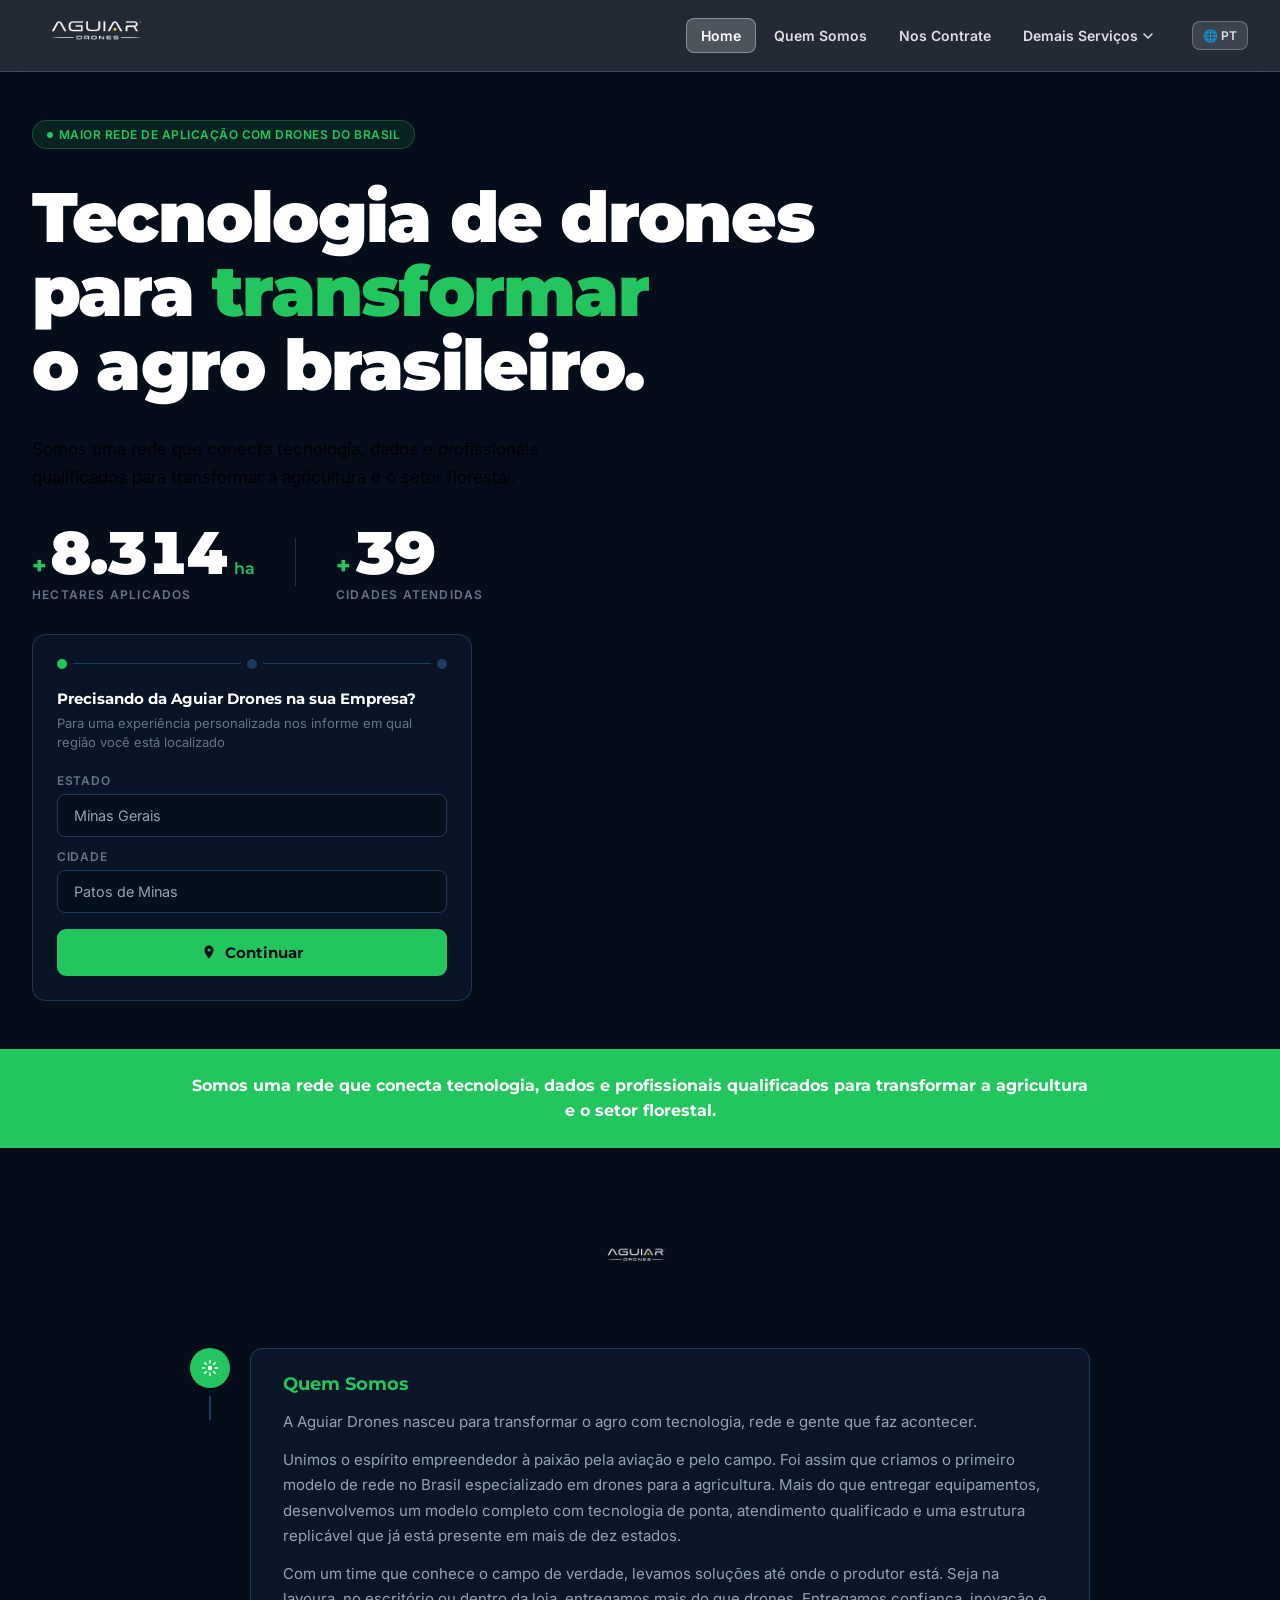
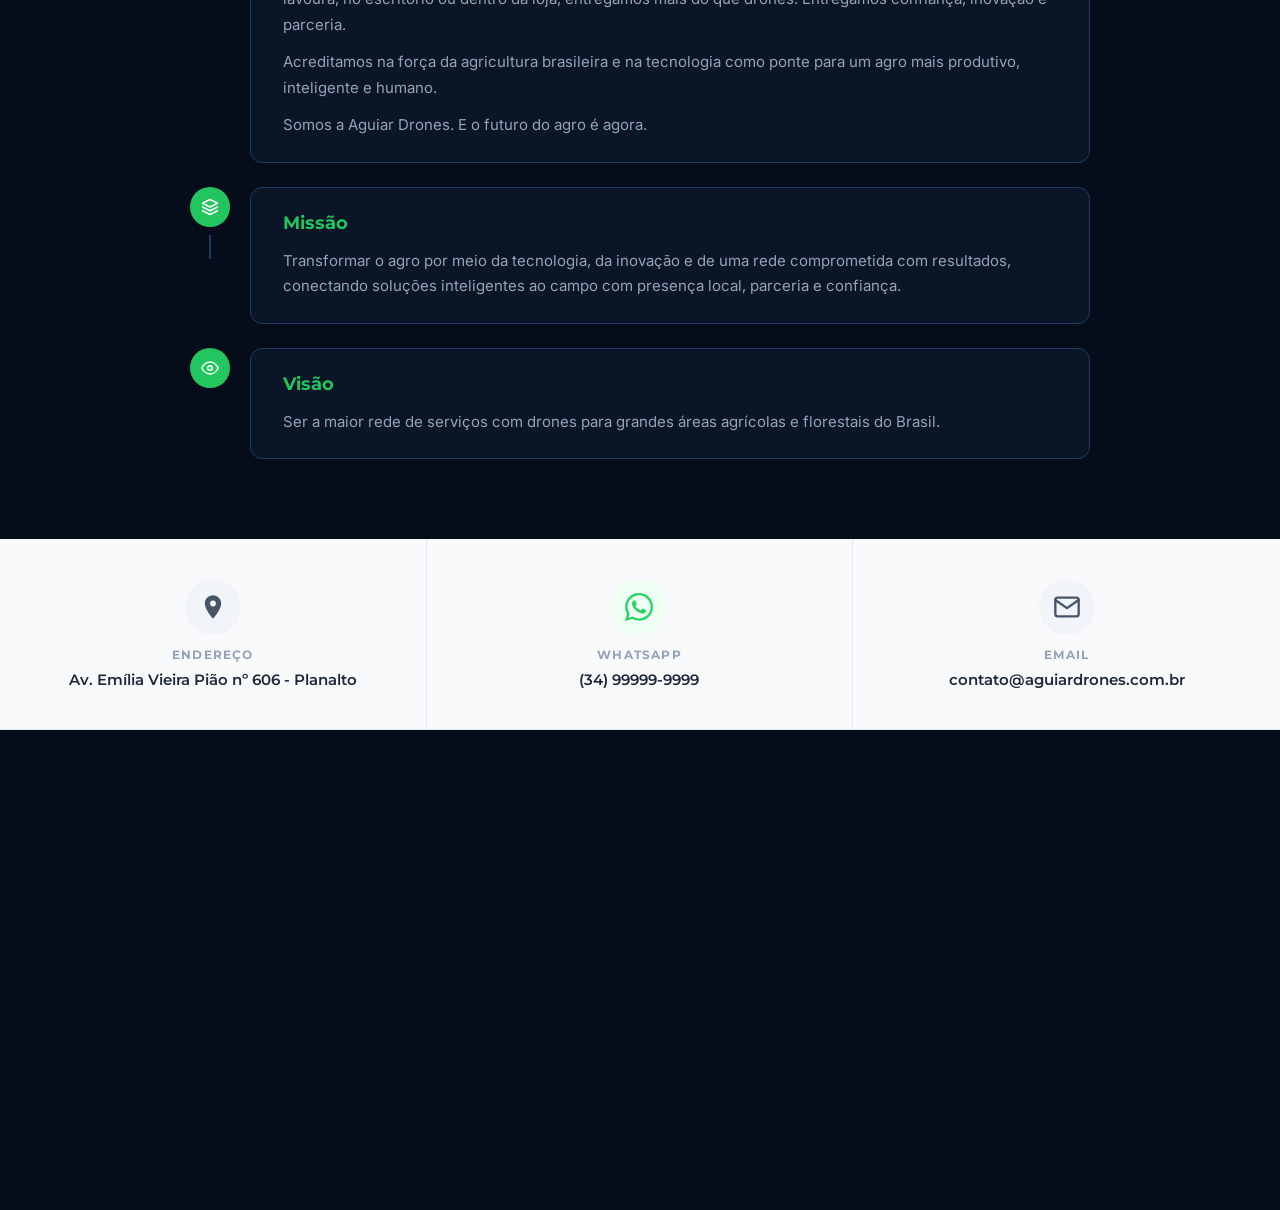
==== index.html @ 4db31cf6 "Apresentação" ====
<!DOCTYPE html>
<html lang="pt-BR">
<head>
  <meta charset="UTF-8">
  <meta name="viewport" content="width=device-width, initial-scale=1.0">
  <title>Aguiar Drones — Tecnologia no campo.</title>
  <link rel="preconnect" href="https://fonts.googleapis.com">
  <link href="https://fonts.googleapis.com/css2?family=Montserrat:wght@400;500;600;700;800;900&family=Inter:wght@300;400;500;600&display=swap" rel="stylesheet">
  <link rel="stylesheet" href="style.css">
</head>
<body>

<nav class="navbar" id="navbar">
  <div class="navbar__inner">
    <a href="#" class="navbar__logo">
      <img src="Site drone/img/img/logo_1.png" alt="Aguiar Drones" class="navbar__logo-svg">
    </a>

    <ul class="navbar__links">
      <li><a href="#" class="active">Home</a></li>
      <li><a href="#">Quem Somos</a></li>
      <li><a href="nos-contrate.html">Nos Contrate</a></li>
      <li class="navbar__dropdown">
        <div class="navbar__dropdown-trigger">
          Demais Serviços
          <svg width="12" height="12" viewBox="0 0 12 12" fill="none">
            <path d="M2 4l4 4 4-4" stroke="currentColor" stroke-width="1.5" stroke-linecap="round" stroke-linejoin="round"/>
          </svg>
        </div>
        <div class="navbar__dropdown-menu">
          <a href="nos-contrate.html">Mapeamento</a>
        </div>
      </li>
    </ul>

    <div class="navbar__lang">🌐 PT</div>
  </div>
</nav>

<section class="hero" id="hero">
  <video class="hero__video" src="hero-video.mp4" autoplay muted loop playsinline></video>
  <div class="hero__overlay"></div>

  <div class="hero__content">
    <div class="hero__left">

      <div class="hero__badge">
        <span class="hero__badge-dot"></span>
        Maior rede de aplicação com drones do Brasil
      </div>

      <h1 class="hero__title">
        Tecnologia de drones<br>
        para <em>transformar</em><br>
        o agro brasileiro.
      </h1>

      <p class="hero__subtitle">
        Somos uma rede que conecta tecnologia, dados e profissionais qualificados
        para transformar a agricultura e o setor florestal.
      </p>

      <div class="hero__stats">
        <div class="stat">
          <div class="stat__row">
            <span class="stat__plus">+</span>
            <span class="stat__value" id="stat-hectares">0</span>
            <span class="stat__unit">ha</span>
          </div>
          <span class="stat__label">Hectares Aplicados</span>
        </div>

        <div class="stat-divider"></div>

        <div class="stat">
          <div class="stat__row">
            <span class="stat__plus">+</span>
            <span class="stat__value" id="stat-cidades">0</span>
          </div>
          <span class="stat__label">Cidades Atendidas</span>
        </div>
      </div>

      <div class="hero__form-wrap">

        <div class="form-steps">
          <div class="form-step-dot active" data-step="1"></div>
          <div class="form-step-line"></div>
          <div class="form-step-dot" data-step="2"></div>
          <div class="form-step-line"></div>
          <div class="form-step-dot" data-step="3"></div>
        </div>

        <p class="hero__form-title">Precisando da Aguiar Drones na sua Empresa?</p>

        <div class="form-location-display" id="form-location-display" style="display:none;">
          <svg width="14" height="14" viewBox="0 0 16 16" fill="none">
            <path d="M8 1.5C5.51 1.5 3.5 3.51 3.5 6c0 3.75 4.5 8.5 4.5 8.5s4.5-4.75 4.5-8.5c0-2.49-2.01-4.5-4.5-4.5Zm0 6a1.5 1.5 0 1 1 0-3 1.5 1.5 0 0 1 0 3Z" fill="currentColor"/>
          </svg>
          <span id="form-location-text"></span>
        </div>

        <div id="form-step-1">
          <p class="hero__form-sub">Para uma experiência personalizada nos informe em qual região você está localizado</p>
          <div class="form-field">
            <label>Estado</label>
            <select id="select-estado">
              <option value="">Selecione o estado</option>
              <option>Acre</option>
              <option>Alagoas</option>
              <option>Amapá</option>
              <option>Amazonas</option>
              <option>Bahia</option>
              <option>Ceará</option>
              <option>Distrito Federal</option>
              <option>Espírito Santo</option>
              <option>Goiás</option>
              <option>Maranhão</option>
              <option>Mato Grosso</option>
              <option>Mato Grosso do Sul</option>
              <option selected>Minas Gerais</option>
              <option>Pará</option>
              <option>Paraíba</option>
              <option>Paraná</option>
              <option>Pernambuco</option>
              <option>Piauí</option>
              <option>Rio de Janeiro</option>
              <option>Rio Grande do Norte</option>
              <option>Rio Grande do Sul</option>
              <option>Rondônia</option>
              <option>Roraima</option>
              <option>Santa Catarina</option>
              <option>São Paulo</option>
              <option>Sergipe</option>
              <option>Tocantins</option>
            </select>
          </div>
          <div class="form-field">
            <label>Cidade</label>
            <input type="text" placeholder="Qual a sua cidade?" id="input-cidade" value="Patos de Minas">
          </div>
          <button class="form-btn" id="btn-step-1">
            <svg width="16" height="16" viewBox="0 0 16 16" fill="none">
              <path d="M8 1.5C5.51 1.5 3.5 3.51 3.5 6c0 3.75 4.5 8.5 4.5 8.5s4.5-4.75 4.5-8.5c0-2.49-2.01-4.5-4.5-4.5Zm0 6a1.5 1.5 0 1 1 0-3 1.5 1.5 0 0 1 0 3Z" fill="currentColor"/>
            </svg>
            Continuar
          </button>
        </div>

        <div id="form-step-2" style="display:none;">
          <p class="hero__form-sub">Como devemos te chamar?</p>
          <div class="form-field">
            <label>Nome</label>
            <input type="text" placeholder="O seu nome" id="input-nome">
          </div>
          <button class="form-btn" id="btn-step-2">Continuar</button>
        </div>

        <div id="form-step-3" style="display:none;">
          <p class="hero__form-sub" id="form-sub-step3"></p>
          <div class="form-fields-row">
            <div class="form-field">
              <label>Email</label>
              <input type="email" placeholder="Email" id="input-email">
              <span class="form-error" id="error-email">Informe um email válido</span>
            </div>
            <div class="form-field">
              <label>Telefone</label>
              <input type="tel" placeholder="Telefone" id="input-telefone">
              <span class="form-error" id="error-telefone">Informe um telefone válido</span>
            </div>
          </div>
          <div id="form-success" style="display:none;" class="form-success">
            <svg width="18" height="18" viewBox="0 0 16 16" fill="none">
              <path d="M3 8l3.5 3.5L13 4" stroke="currentColor" stroke-width="2" stroke-linecap="round" stroke-linejoin="round"/>
            </svg>
            Suas informações foram enviadas!
          </div>
          <button class="form-btn form-btn--finalizar" id="btn-step-3">
            Finalizar
            <svg width="15" height="15" viewBox="0 0 16 16" fill="none">
              <path d="M3 8h10M9 4l4 4-4 4" stroke="currentColor" stroke-width="1.75" stroke-linecap="round" stroke-linejoin="round"/>
            </svg>
          </button>
        </div>

      </div>

    </div>
  </div>
</section>

<div class="banner-frase">
  <p>Somos uma rede que conecta tecnologia, dados e profissionais qualificados para transformar a agricultura e o setor florestal.</p>
</div>

<section class="quem-somos">
  <div class="quem-somos__inner">

    <div class="quem-somos__logo">
      <img src="Site drone/img/img/logo_1.png" alt="Aguiar Drones" class="quem-somos__logo-img">
    </div>

    <div class="quem-somos__timeline">

      <div class="timeline-item">
        <div class="timeline-left">
          <div class="timeline-icon">
            <svg width="18" height="18" viewBox="0 0 24 24" fill="none">
              <circle cx="12" cy="12" r="3" fill="currentColor"/>
              <path d="M12 2v3M12 19v3M2 12h3M19 12h3M4.93 4.93l2.12 2.12M16.95 16.95l2.12 2.12M4.93 19.07l2.12-2.12M16.95 7.05l2.12-2.12" stroke="currentColor" stroke-width="2" stroke-linecap="round"/>
            </svg>
          </div>
          <div class="timeline-line"></div>
        </div>
        <div class="timeline-card">
          <h3>Quem Somos</h3>
          <p>A Aguiar Drones nasceu para transformar o agro com tecnologia, rede e gente que faz acontecer.</p>
          <p>Unimos o espírito empreendedor à paixão pela aviação e pelo campo. Foi assim que criamos o primeiro modelo de rede no Brasil especializado em drones para a agricultura. Mais do que entregar equipamentos, desenvolvemos um modelo completo com tecnologia de ponta, atendimento qualificado e uma estrutura replicável que já está presente em mais de dez estados.</p>
          <p>Com um time que conhece o campo de verdade, levamos soluções até onde o produtor está. Seja na lavoura, no escritório ou dentro da loja, entregamos mais do que drones. Entregamos confiança, inovação e parceria.</p>
          <p>Acreditamos na força da agricultura brasileira e na tecnologia como ponte para um agro mais produtivo, inteligente e humano.</p>
          <p>Somos a Aguiar Drones. E o futuro do agro é agora.</p>
        </div>
      </div>

      <div class="timeline-item">
        <div class="timeline-left">
          <div class="timeline-icon">
            <svg width="18" height="18" viewBox="0 0 24 24" fill="none">
              <path d="M12 2L2 7l10 5 10-5-10-5zM2 17l10 5 10-5M2 12l10 5 10-5" stroke="currentColor" stroke-width="2" stroke-linecap="round" stroke-linejoin="round"/>
            </svg>
          </div>
          <div class="timeline-line"></div>
        </div>
        <div class="timeline-card">
          <h3>Missão</h3>
          <p>Transformar o agro por meio da tecnologia, da inovação e de uma rede comprometida com resultados, conectando soluções inteligentes ao campo com presença local, parceria e confiança.</p>
        </div>
      </div>

      <div class="timeline-item">
        <div class="timeline-left">
          <div class="timeline-icon">
            <svg width="18" height="18" viewBox="0 0 24 24" fill="none">
              <path d="M1 12s4-8 11-8 11 8 11 8-4 8-11 8-11-8-11-8z" stroke="currentColor" stroke-width="2" stroke-linecap="round" stroke-linejoin="round"/>
              <circle cx="12" cy="12" r="3" stroke="currentColor" stroke-width="2"/>
            </svg>
          </div>
          <div class="timeline-line"></div>
        </div>
        <div class="timeline-card">
          <h3>Visão</h3>
          <p>Ser a maior rede de serviços com drones para grandes áreas agrícolas e florestais do Brasil.</p>
        </div>
      </div>

    </div>
  </div>
</section>

<section class="localizacao">
  <div class="localizacao__info">

    <div class="localizacao__item">
      <div class="localizacao__icon">
        <svg width="28" height="28" viewBox="0 0 24 24" fill="currentColor">
          <path d="M12 2C8.13 2 5 5.13 5 9c0 5.25 7 13 7 13s7-7.75 7-13c0-3.87-3.13-7-7-7zm0 9.5a2.5 2.5 0 010-5 2.5 2.5 0 010 5z"/>
        </svg>
      </div>
      <p class="localizacao__label">ENDEREÇO</p>
      <p class="localizacao__value">Av. Emília Vieira Pião nº 606 - Planalto</p>
    </div>

    <div class="localizacao__item">
      <div class="localizacao__icon localizacao__icon--whatsapp">
        <svg width="28" height="28" viewBox="0 0 24 24" fill="currentColor">
          <path d="M17.472 14.382c-.297-.149-1.758-.867-2.03-.967-.273-.099-.471-.148-.67.15-.197.297-.767.966-.94 1.164-.173.199-.347.223-.644.075-.297-.15-1.255-.463-2.39-1.475-.883-.788-1.48-1.761-1.653-2.059-.173-.297-.018-.458.13-.606.134-.133.298-.347.446-.52.149-.174.198-.298.298-.497.099-.198.05-.371-.025-.52-.075-.149-.669-1.612-.916-2.207-.242-.579-.487-.5-.669-.51-.173-.008-.371-.01-.57-.01-.198 0-.52.074-.792.372-.272.297-1.04 1.016-1.04 2.479 0 1.462 1.065 2.875 1.213 3.074.149.198 2.096 3.2 5.077 4.487.709.306 1.262.489 1.694.625.712.227 1.36.195 1.871.118.571-.085 1.758-.719 2.006-1.413.248-.694.248-1.289.173-1.413-.074-.124-.272-.198-.57-.347m-5.421 7.403h-.004a9.87 9.87 0 01-5.031-1.378l-.361-.214-3.741.982.998-3.648-.235-.374a9.86 9.86 0 01-1.51-5.26c.001-5.45 4.436-9.884 9.888-9.884 2.64 0 5.122 1.03 6.988 2.898a9.825 9.825 0 012.893 6.994c-.003 5.45-4.437 9.884-9.885 9.884m8.413-18.297A11.815 11.815 0 0012.05 0C5.495 0 .16 5.335.157 11.892c0 2.096.547 4.142 1.588 5.945L.057 24l6.305-1.654a11.882 11.882 0 005.683 1.448h.005c6.554 0 11.89-5.335 11.893-11.893a11.821 11.821 0 00-3.48-8.413z"/>
        </svg>
      </div>
      <p class="localizacao__label">WHATSAPP</p>
      <a href="https://wa.me/5534999999999" target="_blank" class="localizacao__value localizacao__value--link">(34) 99999-9999</a>
    </div>

    <div class="localizacao__item">
      <div class="localizacao__icon">
        <svg width="28" height="28" viewBox="0 0 24 24" fill="none" stroke="currentColor" stroke-width="2" stroke-linecap="round" stroke-linejoin="round">
          <path d="M4 4h16c1.1 0 2 .9 2 2v12c0 1.1-.9 2-2 2H4c-1.1 0-2-.9-2-2V6c0-1.1.9-2 2-2z"/>
          <polyline points="22,6 12,13 2,6"/>
        </svg>
      </div>
      <p class="localizacao__label">EMAIL</p>
      <a href="mailto:contato@aguiardrones.com.br" class="localizacao__value localizacao__value--link">contato@aguiardrones.com.br</a>
    </div>

  </div>

  <div class="localizacao__mapa">
    <iframe
      src="https://www.google.com/maps/embed?pb=!1m18!1m12!1m3!1d3766.952!2d-46.5059178!3d-18.6369044!2m3!1f0!2f0!3f0!3m2!1i1024!2i768!4f13.1!3m3!1m2!1s0x94ae606dd7f20123%3A0x9d7d96b44ee6afac!2sAv.%20Em%C3%ADlia%20Vieira%20Pi%C3%A3o%2C%20606%20-%20Patos%20de%20Minas%2C%20MG%2C%2038706-356!5e0!3m2!1spt-BR!2sbr!4v1700000000000"
      allowfullscreen=""
      loading="lazy"
      referrerpolicy="no-referrer-when-downgrade">
    </iframe>
  </div>
</section>

<script src="main.js"></script>
</body>
</html>
---- style.css ----
*, *::before, *::after {
  box-sizing: border-box;
  margin: 0;
  padding: 0;
}

:root {
  --green:       #22C55E;
  --green-light: #4ADE80;
  --bg:          #050D1A;
  --bg-alt:      #0A1628;
  --border:      #1E3A5F;
  --text:        #FFFFFF;
  --text-muted:  #94A3B8;
  --text-faint:  #64748B;
}

html {
  scroll-behavior: smooth;
}

body {
  font-family: 'Inter', sans-serif;
  background: var(--bg);
  color: var(--text);
  overflow-x: hidden;
}

.navbar {
  position: fixed;
  top: 0;
  left: 0;
  right: 0;
  z-index: 100;
  height: 72px;
  display: flex;
  align-items: center;
  padding: 0 2rem;
  background: rgba(255, 255, 255, 0.12);
  backdrop-filter: blur(16px);
  border-bottom: 1px solid rgba(255, 255, 255, 0.15);
  transition: background .35s ease, border-color .35s ease;
}

.navbar.scrolled {
  background: rgba(255, 255, 255, 0.18);
  border-bottom-color: rgba(255, 255, 255, 0.2);
}

.navbar__inner {
  max-width: 1280px;
  width: 100%;
  margin: 0 auto;
  display: flex;
  align-items: center;
  gap: 1rem;
}

.navbar__logo {
  display: flex;
  align-items: center;
  text-decoration: none;
  flex-shrink: 0;
}

.navbar__logo-svg {
  width: 140px;
  height: auto;
}

.navbar__links {
  display: flex;
  align-items: center;
  gap: 0.25rem;
  list-style: none;
  margin-left: auto;
}

.navbar__links a {
  display: block;
  padding: 0.5rem 0.875rem;
  font-size: 0.875rem;
  font-weight: 600;
  color: rgba(255, 255, 255, 0.85);
  text-decoration: none;
  border-radius: 8px;
  transition: color .2s, background .2s;
  white-space: nowrap;
}

.navbar__links a:hover {
  color: #fff;
  background: rgba(255, 255, 255, 0.15);
}

.navbar__links a.active {
  color: #fff;
  background: rgba(255, 255, 255, 0.2);
  border: 1px solid rgba(255, 255, 255, 0.35);
  border-radius: 8px;
}

.navbar__dropdown {
  position: relative;
}

.navbar__dropdown-trigger {
  display: flex;
  align-items: center;
  gap: 4px;
  padding: 0.5rem 0.875rem;
  font-size: 0.875rem;
  font-weight: 600;
  color: rgba(255, 255, 255, 0.85);
  cursor: pointer;
  border-radius: 8px;
  transition: color .2s, background .2s;
  user-select: none;
}

.navbar__dropdown-trigger:hover {
  color: #fff;
  background: rgba(255, 255, 255, 0.15);
}

.navbar__dropdown-trigger svg {
  transition: transform .2s;
}

.navbar__dropdown:hover .navbar__dropdown-trigger svg {
  transform: rotate(180deg);
}

.navbar__dropdown-menu {
  position: absolute;
  top: calc(100% + 8px);
  left: 50%;
  transform: translateX(-50%) translateY(-6px);
  background: rgba(15, 30, 53, 0.96);
  backdrop-filter: blur(12px);
  border: 1px solid rgba(255, 255, 255, 0.12);
  border-radius: 10px;
  padding: 0.5rem;
  min-width: 160px;
  opacity: 0;
  pointer-events: none;
  transition: opacity .2s, transform .2s;
}

.navbar__dropdown:hover .navbar__dropdown-menu {
  opacity: 1;
  pointer-events: auto;
  transform: translateX(-50%) translateY(0);
}

.navbar__dropdown-menu a {
  display: block;
  padding: 0.5rem 0.875rem;
  font-size: 0.8125rem;
  color: var(--text-muted);
  text-decoration: none;
  border-radius: 6px;
  transition: background .15s, color .15s;
}

.navbar__dropdown-menu a:hover {
  background: rgba(255, 255, 255, 0.08);
  color: #fff;
}

.navbar__lang {
  margin-left: 0.5rem;
  background: rgba(255, 255, 255, 0.12);
  border: 1px solid rgba(255, 255, 255, 0.25);
  border-radius: 8px;
  padding: 0.375rem 0.625rem;
  font-size: 0.75rem;
  font-weight: 600;
  color: rgba(255, 255, 255, 0.85);
  cursor: pointer;
  display: flex;
  align-items: center;
  gap: 4px;
  transition: color .2s, background .2s, border-color .2s;
  flex-shrink: 0;
}

.navbar__lang:hover {
  color: #fff;
  background: rgba(255, 255, 255, 0.2);
  border-color: rgba(255, 255, 255, 0.4);
}

.hero {
  position: relative;
  min-height: 100vh;
  display: flex;
  align-items: center;
  overflow: hidden;
}

.hero__video {
  position: absolute;
  inset: 0;
  width: 100%;
  height: 100%;
  object-fit: cover;
  z-index: 0;
}

.hero__overlay {
  position: absolute;
  inset: 0;
  background: linear-gradient(
    to bottom,
    rgba(5, 13, 26, .25) 0%,
    rgba(5, 13, 26, .55) 40%,
    rgba(5, 13, 26, .92) 75%,
    rgba(5, 13, 26, 1)   100%
  );
  z-index: 1;
}

.hero__content {
  position: relative;
  z-index: 2;
  max-width: 1280px;
  width: 100%;
  margin: 0 auto;
  padding: 120px 2rem 3rem;
  display: flex;
  flex-direction: column;
}

.hero__left {
  display: flex;
  flex-direction: column;
  gap: 2rem;
}

.hero__badge {
  display: inline-flex;
  align-items: center;
  gap: 6px;
  background: rgba(34, 197, 94, .12);
  border: 1px solid rgba(34, 197, 94, .3);
  border-radius: 99px;
  padding: 0.375rem 0.875rem;
  font-size: 0.75rem;
  font-weight: 600;
  color: var(--green);
  letter-spacing: .04em;
  text-transform: uppercase;
  width: fit-content;
}

.hero__badge-dot {
  width: 6px;
  height: 6px;
  background: var(--green);
  border-radius: 50%;
  animation: pulse 2s ease infinite;
}

@keyframes pulse {
  0%, 100% { opacity: 1; transform: scale(1); }
  50%       { opacity: .5; transform: scale(1.4); }
}

.hero__title {
  font-family: 'Montserrat', sans-serif;
  font-size: clamp(2.5rem, 5.5vw, 4.5rem);
  font-weight: 900;
  line-height: 1.05;
  letter-spacing: -0.025em;
  color: #fff;
}

.hero__title em {
  font-style: normal;
  color: var(--green);
}

.hero__subtitle {
  font-size: 1.0625rem;
  color: #000000;
  line-height: 1.65;
  max-width: 520px;
}

.hero__stats {
  display: flex;
  gap: 2.5rem;
  align-items: flex-end;
}

.stat {
  display: flex;
  flex-direction: column;
  gap: 4px;
}

.stat__row {
  display: flex;
  align-items: baseline;
  gap: 3px;
}

.stat__plus {
  font-family: 'Montserrat', sans-serif;
  font-size: 1.5rem;
  font-weight: 800;
  color: var(--green);
  line-height: 1;
}

.stat__value {
  font-family: 'Montserrat', sans-serif;
  font-size: clamp(2.5rem, 5vw, 3.75rem);
  font-weight: 900;
  line-height: 1;
  letter-spacing: -0.03em;
  color: #fff;
  font-variant-numeric: tabular-nums;
}

.stat__unit {
  font-family: 'Montserrat', sans-serif;
  font-size: 1rem;
  font-weight: 600;
  color: var(--green);
  margin-left: 4px;
}

.stat__label {
  font-size: 0.75rem;
  font-weight: 600;
  text-transform: uppercase;
  letter-spacing: .1em;
  color: var(--text-faint);
}

.stat-divider {
  width: 1px;
  height: 48px;
  background: rgba(30, 58, 95, .8);
  align-self: center;
}

.hero__form-wrap {
  background: rgba(10, 22, 40, 0.88);
  backdrop-filter: blur(12px);
  border: 1px solid rgba(30, 58, 95, .9);
  border-radius: 14px;
  padding: 1.5rem;
  max-width: 440px;
}

.hero__form-title {
  font-family: 'Montserrat', sans-serif;
  font-size: 0.9375rem;
  font-weight: 700;
  color: #fff;
  margin-bottom: 0.375rem;
}

.hero__form-sub {
  font-size: 0.8125rem;
  color: var(--text-faint);
  margin-bottom: 1.25rem;
  line-height: 1.5;
}

.form-field {
  margin-bottom: 0.75rem;
}

.form-field label {
  display: block;
  font-size: 0.75rem;
  font-weight: 600;
  text-transform: uppercase;
  letter-spacing: .06em;
  color: var(--text-faint);
  margin-bottom: 6px;
}

.form-field select,
.form-field input {
  width: 100%;
  background: rgba(5, 13, 26, .85);
  border: 1px solid var(--border);
  border-radius: 8px;
  color: var(--text-muted);
  padding: 0.75rem 1rem;
  font-family: 'Inter', sans-serif;
  font-size: 0.9rem;
  appearance: none;
  cursor: pointer;
  transition: border-color .2s, color .2s;
  outline: none;
}

.form-field select:focus,
.form-field input:focus {
  border-color: rgba(34, 197, 94, .6);
  color: #fff;
  box-shadow: 0 0 0 3px rgba(34, 197, 94, .08);
}

.form-steps {
  display: flex;
  align-items: center;
  gap: 0;
  margin-bottom: 1.25rem;
}

.form-step-dot {
  width: 10px;
  height: 10px;
  border-radius: 50%;
  background: var(--border);
  transition: background .3s;
  flex-shrink: 0;
}

.form-step-dot.active {
  background: var(--green);
}

.form-step-dot.done {
  background: var(--green);
}

.form-step-line {
  flex: 1;
  height: 1px;
  background: var(--border);
  margin: 0 6px;
}

.form-location-display {
  display: flex;
  align-items: center;
  gap: 6px;
  font-size: 0.8125rem;
  font-weight: 600;
  color: var(--green);
  margin-bottom: 0.75rem;
}

.form-fields-row {
  display: grid;
  grid-template-columns: 1fr 1fr;
  gap: 0.75rem;
}

.form-btn {
  width: 100%;
  background: var(--green);
  color: #050D1A;
  font-family: 'Montserrat', sans-serif;
  font-size: 0.9375rem;
  font-weight: 700;
  padding: 0.875rem;
  border: none;
  border-radius: 9px;
  cursor: pointer;
  transition: background .2s, box-shadow .2s, transform .1s;
  display: flex;
  align-items: center;
  justify-content: center;
  gap: 8px;
  margin-top: 1rem;
}

.form-btn:hover {
  background: var(--green-light);
  box-shadow: 0 8px 24px rgba(34, 197, 94, .3);
}

.form-btn:active {
  transform: scale(.98);
}

.form-btn--finalizar {
  width: auto;
  padding: 0.7rem 1.5rem;
  border-radius: 10px;
  font-size: 0.875rem;
  gap: 6px;
  box-shadow: 0 4px 14px rgba(34, 197, 94, .25);
}

.form-btn--finalizar svg {
  transition: transform .2s;
}

.form-btn--finalizar:hover svg {
  transform: translateX(3px);
}

.form-error {
  display: none;
  font-size: 0.75rem;
  color: #F87171;
  margin-top: 5px;
}

.form-error.visible {
  display: block;
}

.form-field input.invalid {
  border-color: #F87171;
  box-shadow: 0 0 0 3px rgba(248, 113, 113, .1);
}

.form-success {
  display: inline-flex;
  align-items: center;
  gap: 8px;
  background: rgba(34, 197, 94, .12);
  border: 1px solid rgba(34, 197, 94, .35);
  border-radius: 8px;
  padding: 0.625rem 1rem;
  font-size: 0.875rem;
  font-weight: 600;
  color: var(--green);
  margin-top: 1rem;
}


.banner-frase {
  background: var(--green);
  padding: 1.5rem 2rem;
  text-align: center;
}

.banner-frase p {
  max-width: 900px;
  margin: 0 auto;
  font-family: 'Montserrat', sans-serif;
  font-size: 1rem;
  font-weight: 700;
  color: #FFFFFF;
  line-height: 1.6;
}

.quem-somos {
  background: var(--bg);
  padding: 5rem 2rem;
}

.quem-somos__inner {
  max-width: 900px;
  margin: 0 auto;
}

.quem-somos__logo {
  text-align: center;
  margin-bottom: 3.5rem;
}

.quem-somos__logo-img {
  height: 60px;
  width: auto;
  object-fit: contain;
}

.quem-somos__timeline {
  display: flex;
  flex-direction: column;
  gap: 1.5rem;
}

.timeline-item {
  display: flex;
  flex-direction: row;
  gap: 1.25rem;
  align-items: start;
}

.timeline-left {
  display: flex;
  flex-direction: column;
  align-items: center;
  flex-shrink: 0;
}

.timeline-icon {
  width: 40px;
  height: 40px;
  border-radius: 50%;
  background: var(--green);
  color: #fff;
  display: flex;
  align-items: center;
  justify-content: center;
  flex-shrink: 0;
}

.timeline-line {
  width: 2px;
  flex: 1;
  min-height: 24px;
  background: var(--border);
  margin-top: 8px;
}

.timeline-item:last-child .timeline-line {
  display: none;
}

.timeline-card {
  flex: 1;
  background: var(--bg-alt);
  border: 1px solid var(--border);
  border-radius: 12px;
  padding: 1.5rem 2rem;
  margin-bottom: 0;
}

.timeline-card h3 {
  font-family: 'Montserrat', sans-serif;
  font-size: 1.125rem;
  font-weight: 700;
  color: var(--green);
  margin-bottom: 0.875rem;
}

.timeline-card p {
  font-size: 0.9375rem;
  color: var(--text-muted);
  line-height: 1.7;
  margin-bottom: 0.75rem;
}

.timeline-card p:last-child {
  margin-bottom: 0;
}

.section-teaser {
  background: var(--bg-alt);
  padding: 5rem 2rem;
  border-top: 1px solid var(--border);
}

.section-teaser__inner {
  max-width: 1280px;
  margin: 0 auto;
  display: flex;
  align-items: center;
  justify-content: space-between;
  gap: 2rem;
  flex-wrap: wrap;
}

.section-teaser h2 {
  font-family: 'Montserrat', sans-serif;
  font-size: clamp(1.5rem, 3vw, 2.25rem);
  font-weight: 800;
  line-height: 1.2;
}

.section-teaser h2 span {
  color: var(--green);
}

.section-teaser p {
  font-size: 0.9375rem;
  color: var(--text-muted);
  margin-top: .75rem;
  max-width: 480px;
  line-height: 1.65;
}

.pill-group {
  display: flex;
  gap: .75rem;
  flex-wrap: wrap;
  margin-top: 1.5rem;
}

.pill {
  display: flex;
  align-items: center;
  gap: 6px;
  background: rgba(34, 197, 94, .09);
  border: 1px solid rgba(34, 197, 94, .25);
  border-radius: 99px;
  padding: .4rem .875rem;
  font-size: .8125rem;
  font-weight: 600;
  color: var(--green);
}

.teaser-cta {
  display: inline-flex;
  align-items: center;
  gap: 8px;
  background: var(--green);
  color: #050D1A;
  font-family: 'Montserrat', sans-serif;
  font-weight: 700;
  font-size: .9375rem;
  padding: 1rem 2rem;
  border-radius: 10px;
  text-decoration: none;
  white-space: nowrap;
  transition: background .2s, box-shadow .2s;
  flex-shrink: 0;
}

.teaser-cta:hover {
  background: var(--green-light);
  box-shadow: 0 8px 24px rgba(34, 197, 94, .35);
}


@media (max-width: 900px) {
  .hero__content {
    padding-bottom: 5rem;
  }
  .navbar__links {
    display: none;
  }
  .navbar__lang {
    display: none;
  }
}

@media (max-width: 480px) {
  .hero__stats {
    gap: 1.25rem;
  }
  .stat__value {
    font-size: 2.25rem;
  }
  .hero__form-wrap {
    padding: 1.25rem;
  }
  
}

/* =========================
   LOCALIZAÇÃO
========================= */

.localizacao {
  display: flex;
  flex-direction: column;
}

.localizacao__info {
  display: grid;
  grid-template-columns: 1fr 1fr 1fr;
  background: #f8fafc;
  border-bottom: 1px solid #E2E8F0;
}

.localizacao__item {
  display: flex;
  flex-direction: column;
  align-items: center;
  justify-content: center;
  gap: 0.5rem;
  padding: 2.5rem 2rem;
  text-align: center;
  border-right: 1px solid #E2E8F0;
}

.localizacao__item:last-child {
  border-right: none;
}

.localizacao__icon {
  width: 56px;
  height: 56px;
  border-radius: 50%;
  background: #F1F5F9;
  display: flex;
  align-items: center;
  justify-content: center;
  color: #475569;
  margin-bottom: 0.25rem;
}

.localizacao__icon--whatsapp {
  color: #25D366;
  background: #F0FFF4;
}

.localizacao__label {
  font-family: 'Montserrat', sans-serif;
  font-size: 0.75rem;
  font-weight: 700;
  letter-spacing: .1em;
  color: #94A3B8;
}

.localizacao__value {
  font-family: 'Montserrat', sans-serif;
  font-size: 0.9375rem;
  font-weight: 600;
  color: #1E293B;
  text-decoration: none;
}

.localizacao__value--link {
  transition: color .2s;
}

.localizacao__value--link:hover {
  color: var(--green);
}

.localizacao__mapa {
  width: 100%;
  height: 480px;
}

.localizacao__mapa iframe {
  width: 100%;
  height: 100%;
  border: 0;
  display: block;
}

@media (max-width: 640px) {
  .localizacao__info {
    grid-template-columns: 1fr;
  }
  .localizacao__item {
    border-right: none;
    border-bottom: 1px solid #E2E8F0;
  }
  .localizacao__mapa {
    height: 320px;
  }
}
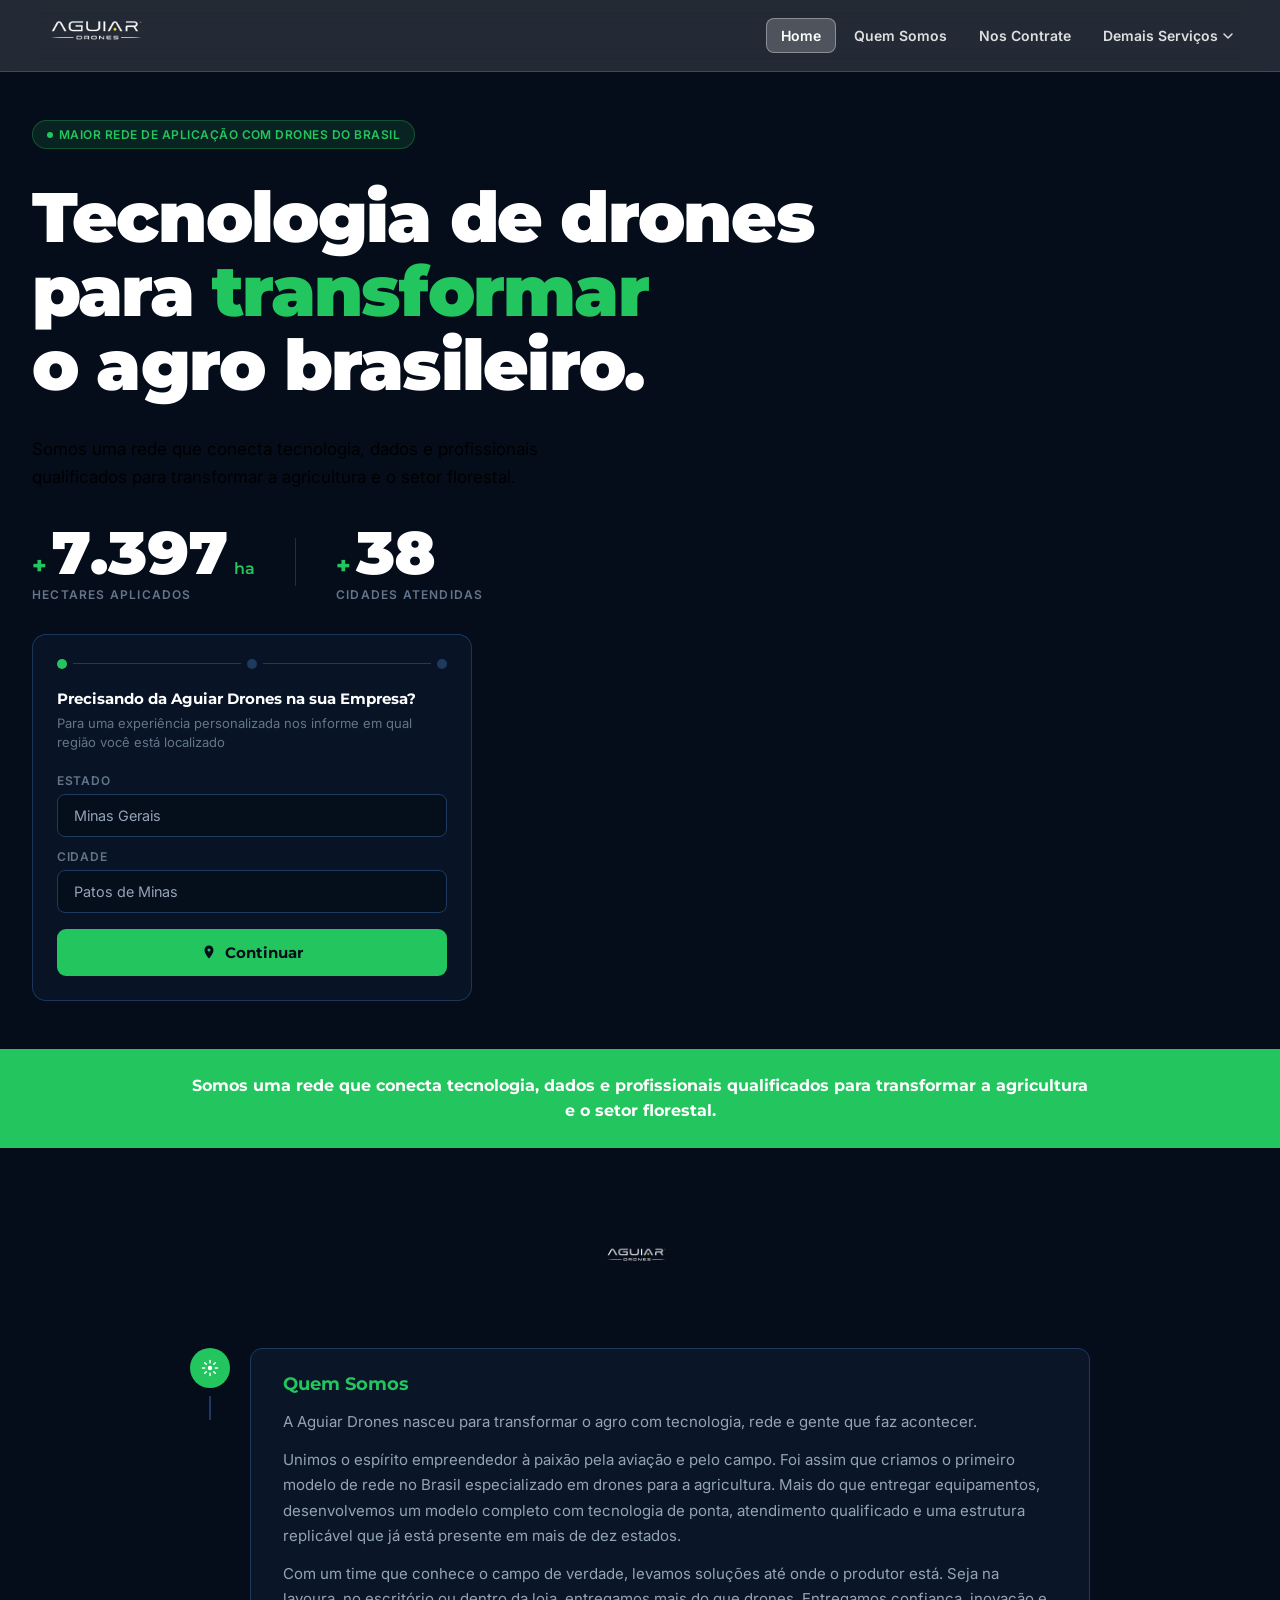
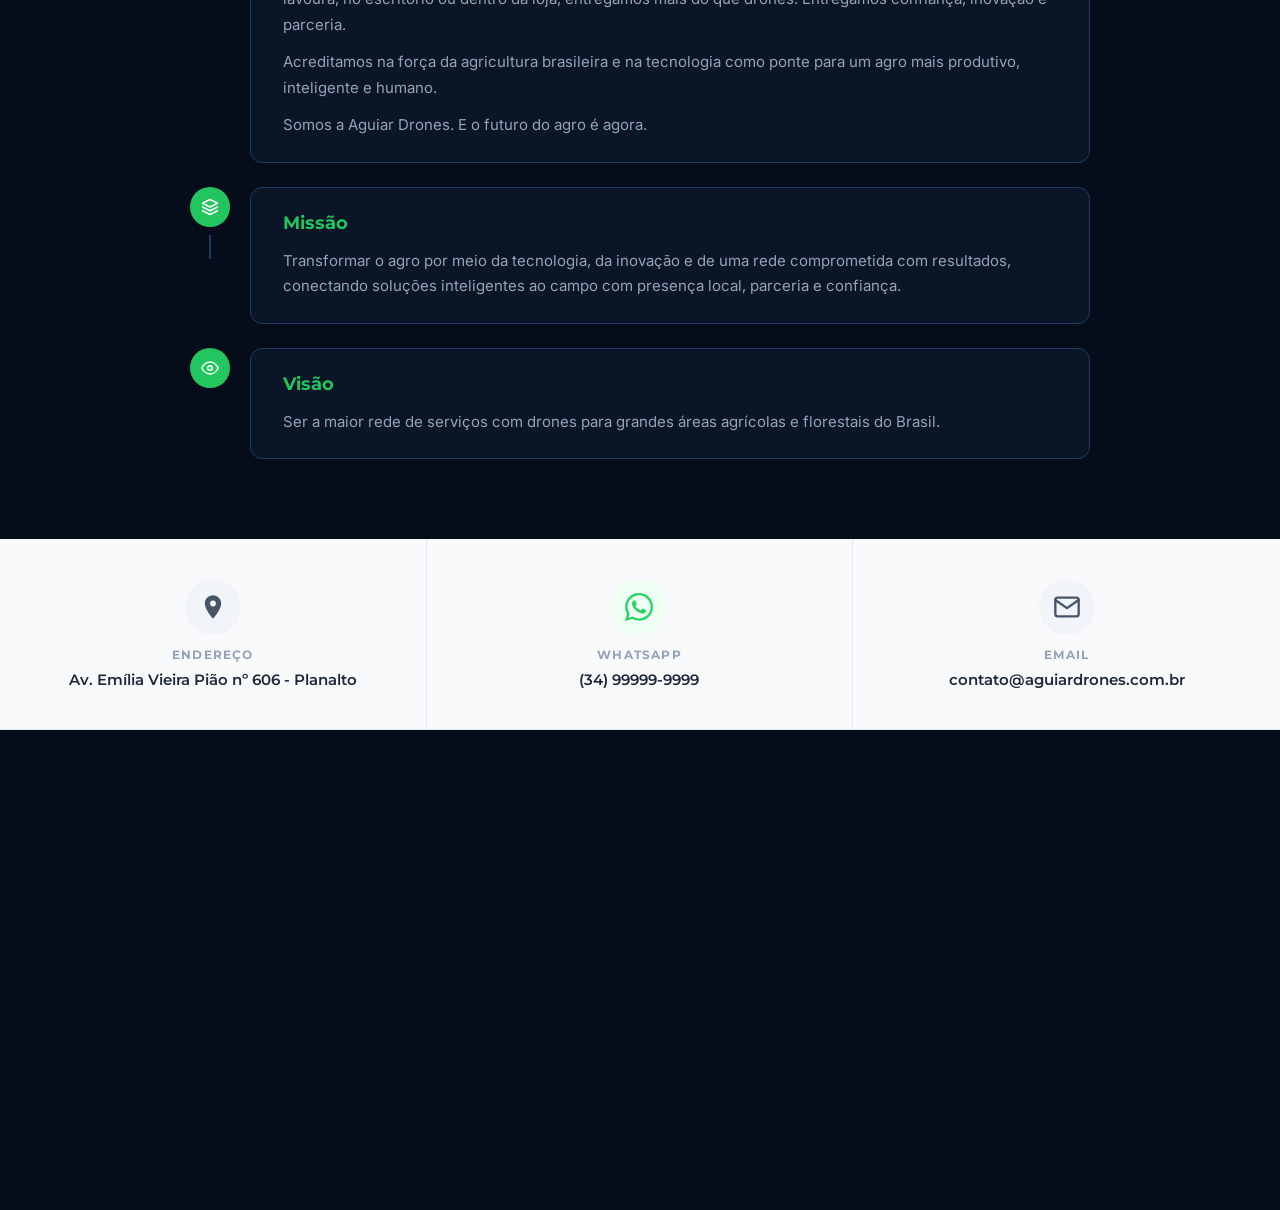
==== commit a60707f8: "alterção pt" ====
--- a/index.html
+++ b/index.html
@@ -33,7 +33,6 @@
       </li>
     </ul>
 
-    <div class="navbar__lang">🌐 PT</div>
   </div>
 </nav>
 
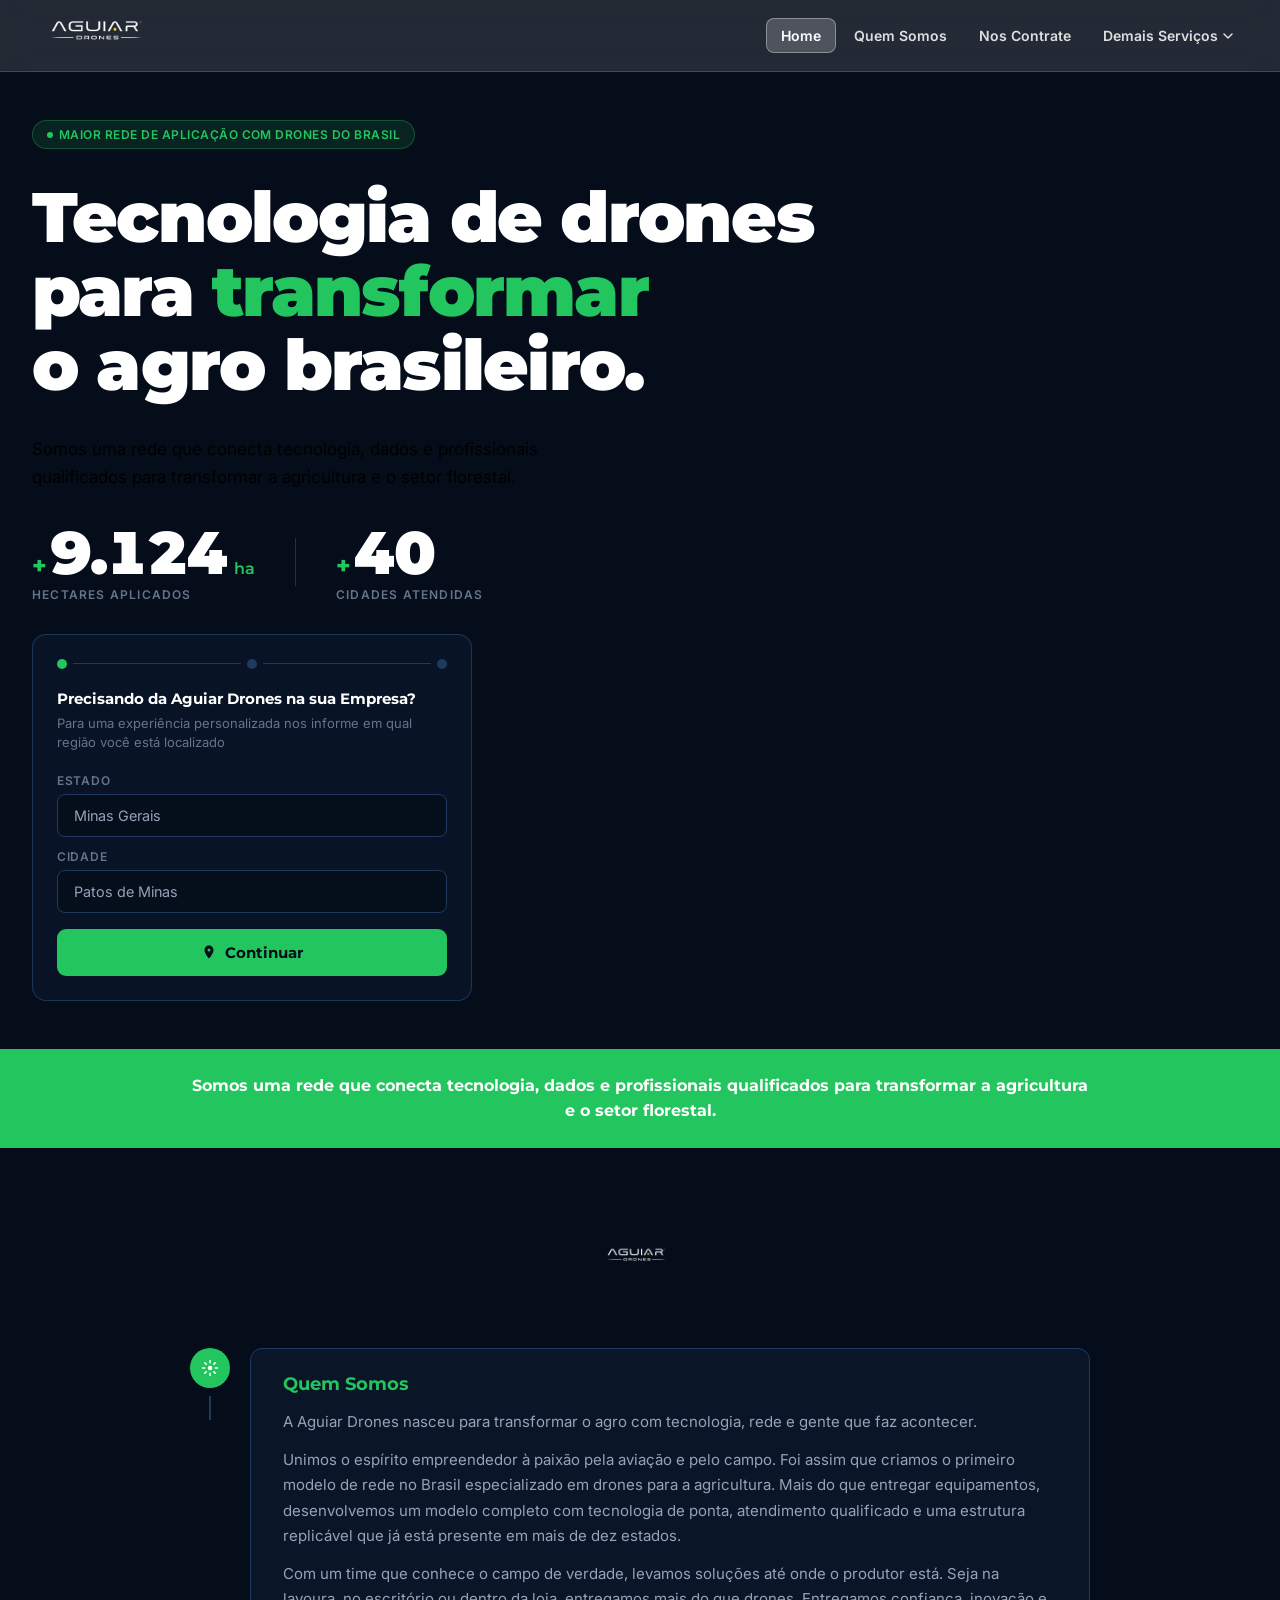
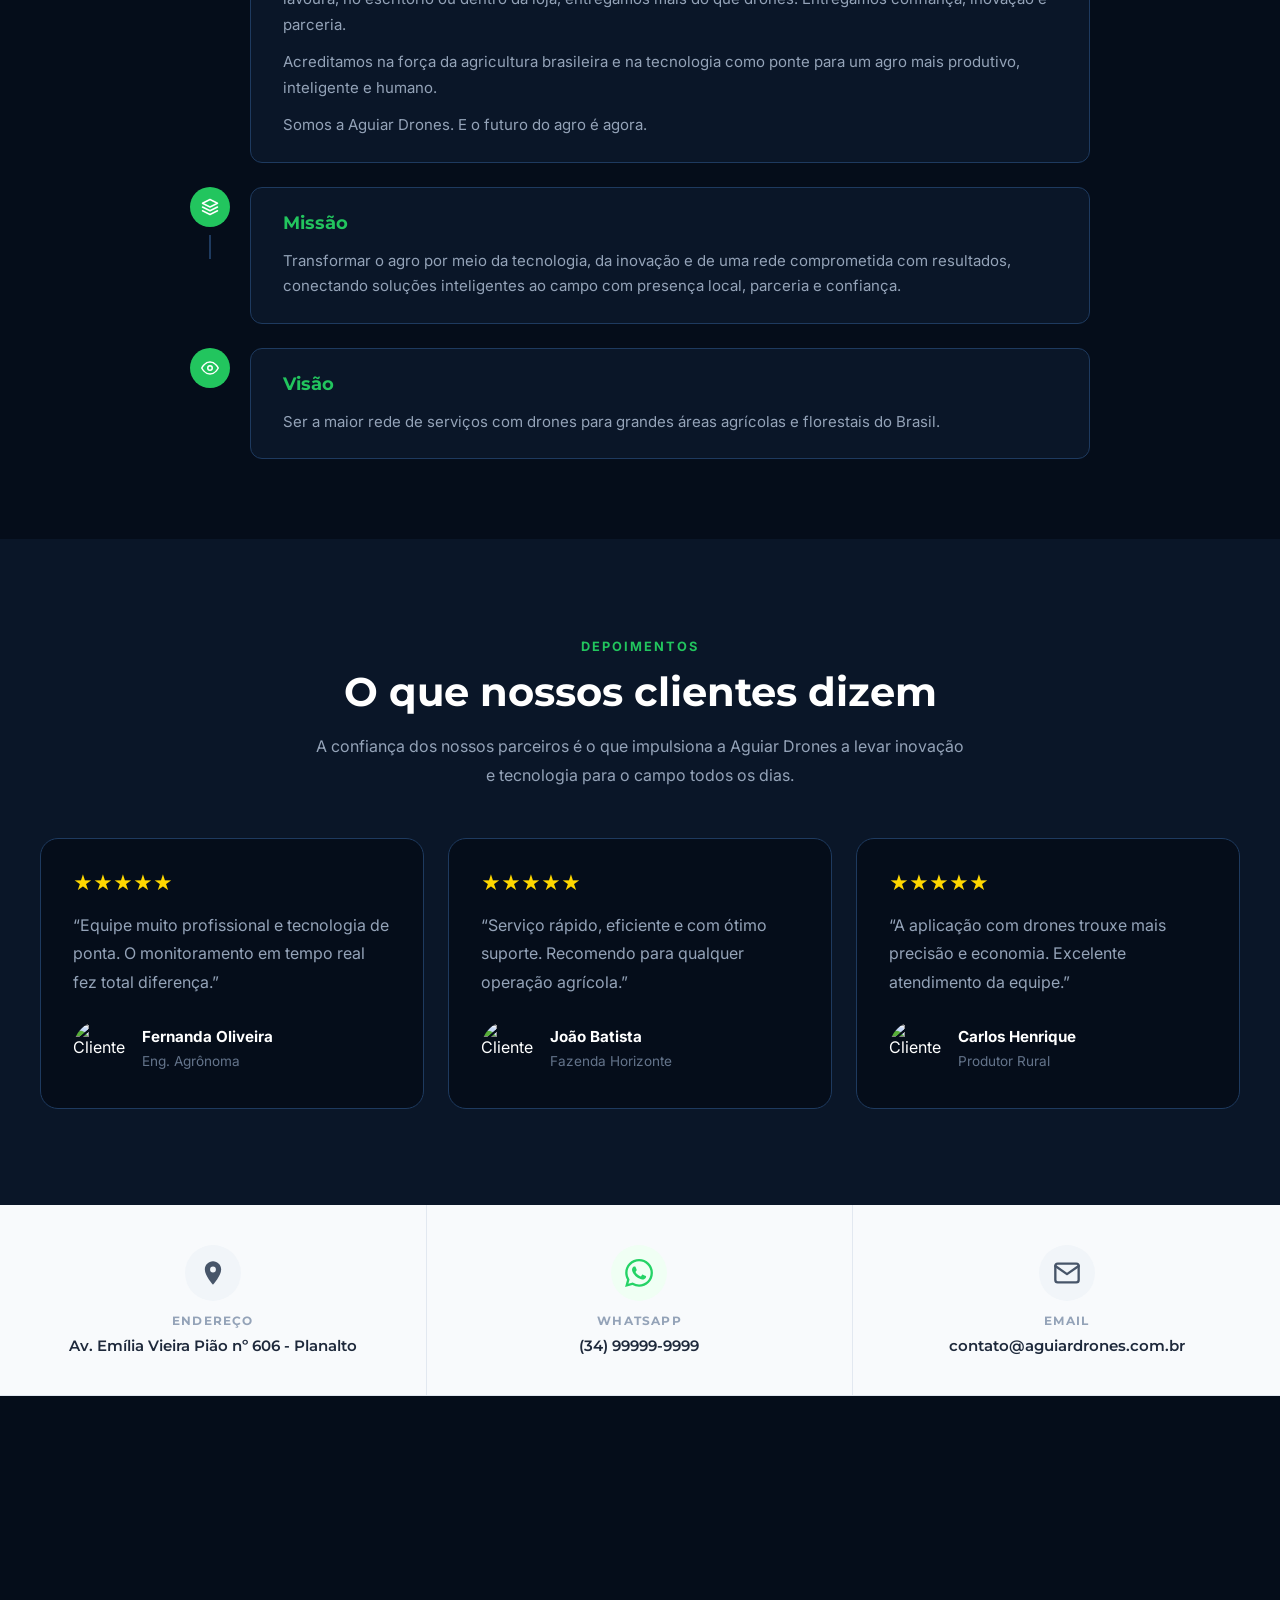
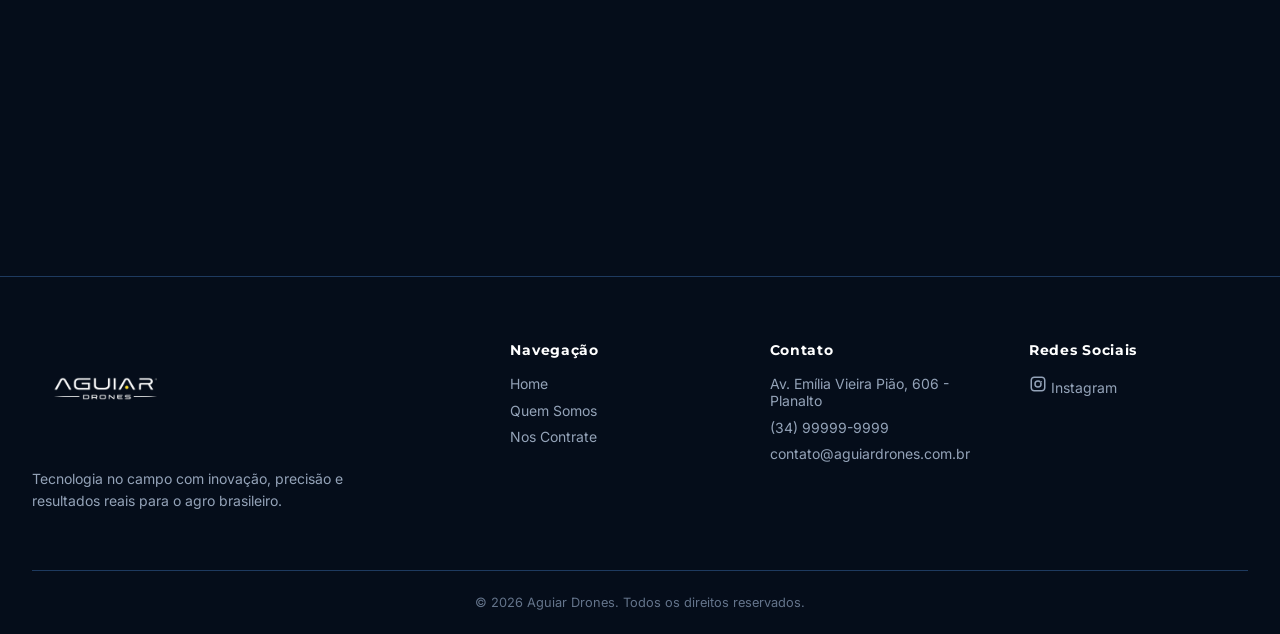
==== commit 48e7a089: "Review - ediçoes feitas" ====
--- a/index.html
+++ b/index.html
@@ -18,7 +18,7 @@
 
     <ul class="navbar__links">
       <li><a href="#" class="active">Home</a></li>
-      <li><a href="#">Quem Somos</a></li>
+      <li><a href="#quem-somos">Quem Somos</a></li>
       <li><a href="nos-contrate.html">Nos Contrate</a></li>
       <li class="navbar__dropdown">
         <div class="navbar__dropdown-trigger">
@@ -193,7 +193,7 @@
   <p>Somos uma rede que conecta tecnologia, dados e profissionais qualificados para transformar a agricultura e o setor florestal.</p>
 </div>
 
-<section class="quem-somos">
+<section class="quem-somos" id="quem-somos">
   <div class="quem-somos__inner">
 
     <div class="quem-somos__logo">
@@ -256,6 +256,86 @@
     </div>
   </div>
 </section>
+<section class="feedback">  
+
+  
+</section>
+
+
+<section class="feedbacks">
+
+  <div class="feedbacks-container">
+
+    <div class="feedbacks-header">
+      <span>DEPOIMENTOS</span>
+      <h2>O que nossos clientes dizem</h2>
+      <p>
+        A confiança dos nossos parceiros é o que impulsiona a Aguiar Drones
+        a levar inovação e tecnologia para o campo todos os dias.
+      </p>
+    </div>
+
+    <div class="feedbacks-grid">
+
+      <div class="feedback-card">
+        <div class="stars">★★★★★</div>
+
+        <p class="feedback-text">
+          “Equipe muito profissional e tecnologia de ponta.
+          O monitoramento em tempo real fez total diferença.”
+        </p>
+
+        <div class="client-info">
+          <img src="" alt="Cliente">
+
+          <div>
+            <h4>Fernanda Oliveira</h4>
+            <span>Eng. Agrônoma</span>
+          </div>
+        </div>
+      </div>
+
+      <div class="feedback-card">
+        <div class="stars">★★★★★</div>
+
+        <p class="feedback-text">
+          “Serviço rápido, eficiente e com ótimo suporte.
+          Recomendo para qualquer operação agrícola.”
+        </p>
+
+        <div class="client-info">
+          <img src="" alt="Cliente">
+
+          <div>
+            <h4>João Batista</h4>
+            <span>Fazenda Horizonte</span>
+          </div>
+        </div>
+      </div>
+
+      <div class="feedback-card">
+        <div class="stars">★★★★★</div>
+
+        <p class="feedback-text">
+          “A aplicação com drones trouxe mais precisão e economia.
+          Excelente atendimento da equipe.”
+        </p>
+
+        <div class="client-info">
+          <img src="" alt="Cliente">
+
+          <div>
+            <h4>Carlos Henrique</h4>
+            <span>Produtor Rural</span>
+          </div>
+        </div>
+      </div>
+
+    </div>
+
+  </div>
+
+</section>
 
 <section class="localizacao">
   <div class="localizacao__info">
@@ -302,6 +382,52 @@
     </iframe>
   </div>
 </section>
+    <footer class="footer">
+  <div class="footer__inner">
+
+    <!-- LOGO -->
+    <div class="footer__col footer__logo">
+      <img src="Site drone/img/img/logo_1.png" alt="Aguiar Drones">
+      <p>
+        Tecnologia no campo com inovação, precisão e resultados reais para o agro brasileiro.
+      </p>
+    </div>
+
+    <!-- LINKS -->
+    <div class="footer__col">
+      <h4>Navegação</h4>
+      <a href="index.html">Home</a>
+      <a href="index.html#quem-somos">Quem Somos</a>
+      <a href="nos-contrate.html">Nos Contrate</a>
+    </div>
+
+    <!-- CONTATO -->
+    <div class="footer__col">
+      <h4>Contato</h4>
+      <p>Av. Emília Vieira Pião, 606 - Planalto</p>
+      <p>(34) 99999-9999</p>
+      <p>contato@aguiardrones.com.br</p>
+    </div>
+
+    <!-- REDES SOCIAIS -->
+    <div class="footer__col">
+      <h4>Redes Sociais</h4>
+
+      <a href="https://instagram.com" target="_blank" class="footer__social">
+        <svg width="18" height="18" viewBox="0 0 24 24" fill="currentColor">
+          <path d="M7 2C4.24 2 2 4.24 2 7v10c0 2.76 2.24 5 5 5h10c2.76 0 5-2.24 5-5V7c0-2.76-2.24-5-5-5H7zm10 2a3 3 0 013 3v10a3 3 0 01-3 3H7a3 3 0 01-3-3V7a3 3 0 013-3h10zm-5 3a5 5 0 100 10 5 5 0 000-10zm0 2a3 3 0 110 6 3 3 0 010-6zm4.5-.9a1.1 1.1 0 110 2.2 1.1 1.1 0 010-2.2z"/>
+        </svg>
+        Instagram
+      </a>
+
+    </div>
+
+  </div>
+
+  <div class="footer__bottom">
+    © 2026 Aguiar Drones. Todos os direitos reservados.
+  </div>
+</footer>
 
 <script src="main.js"></script>
 </body>
--- a/style.css
+++ b/style.css
@@ -17,6 +17,11 @@
 
 html {
   scroll-behavior: smooth;
+}
+
+
+section {
+  scroll-margin-top: 90px;
 }
 
 body {
@@ -838,4 +843,195 @@
   .localizacao__mapa {
     height: 320px;
   }
+}
+
+/* =========================
+   FEEDBACKS
+========================= */
+
+.feedbacks {
+  background: var(--bg-alt);
+  padding: 6rem 2rem;
+}
+
+.feedbacks-container {
+  max-width: 1200px;
+  margin: 0 auto;
+}
+
+.feedbacks-header {
+  text-align: center;
+  margin-bottom: 3rem;
+}
+
+.feedbacks-header span {
+  color: var(--green);
+  font-size: .8rem;
+  font-weight: 700;
+  letter-spacing: .15em;
+}
+
+.feedbacks-header h2 {
+  font-family: 'Montserrat', sans-serif;
+  font-size: 2.5rem;
+  margin-top: .75rem;
+  margin-bottom: 1rem;
+}
+
+.feedbacks-header p {
+  max-width: 650px;
+  margin: 0 auto;
+  color: var(--text-muted);
+  line-height: 1.8;
+}
+
+.feedbacks-grid {
+  display: grid;
+  grid-template-columns: repeat(3, 1fr);
+  gap: 1.5rem;
+}
+
+.feedback-card {
+  background: var(--bg);
+  border: 1px solid var(--border);
+  border-radius: 18px;
+  padding: 2rem;
+  transition: .3s ease;
+}
+
+.feedback-card:hover {
+  transform: translateY(-6px);
+  border-color: rgba(34,197,94,.45);
+  box-shadow: 0 15px 35px rgba(0,0,0,.25);
+}
+
+.stars {
+  color: #FFD700;
+  font-size: 1.2rem;
+  margin-bottom: 1rem;
+}
+
+.feedback-text {
+  color: var(--text-muted);
+  line-height: 1.8;
+  margin-bottom: 1.5rem;
+}
+
+.client-info {
+  display: flex;
+  align-items: center;
+  gap: .9rem;
+}
+
+.client-info img {
+  width: 55px;
+  height: 55px;
+  border-radius: 50%;
+  object-fit: cover;
+}
+
+.client-info h4 {
+  color: white;
+  font-size: .95rem;
+  margin-bottom: .2rem;
+}
+
+.client-info span {
+  color: var(--text-faint);
+  font-size: .85rem;
+}
+
+@media (max-width: 900px) {
+  .feedbacks-grid {
+    grid-template-columns: 1fr;
+  }
+
+  .feedbacks-header h2 {
+    font-size: 2rem;
+  }
+}
+.footer {
+  background: var(--bg);
+  border-top: 1px solid var(--border);
+  padding: 4rem 2rem 1.5rem;
+}
+
+.footer__inner {
+  max-width: 1280px;
+  margin: 0 auto;
+  display: grid;
+  grid-template-columns: 2fr 1fr 1fr 1fr;
+  gap: 2.5rem;
+}
+
+.footer__logo img {
+  width: 160px;
+  margin-bottom: 1rem;
+}
+
+.footer__logo p {
+  color: var(--text-muted);
+  font-size: 0.9rem;
+  line-height: 1.6;
+  max-width: 320px;
+}
+
+.footer__col h4 {
+  font-family: 'Montserrat', sans-serif;
+  font-size: 0.9rem;
+  font-weight: 700;
+  color: #fff;
+  margin-bottom: 1rem;
+  letter-spacing: .05em;
+}
+
+.footer__col a,
+.footer__col p {
+  display: block;
+  color: var(--text-muted);
+  font-size: 0.875rem;
+  margin-bottom: 0.6rem;
+  text-decoration: none;
+  transition: color .2s;
+}
+
+.footer__col a:hover {
+  color: var(--green);
+}
+
+.footer__social {
+  display: inline-flex;
+  align-items: center;
+  gap: 8px;
+  color: var(--text-muted);
+}
+
+.footer__social:hover {
+  color: var(--green);
+}
+
+.footer__bottom {
+  margin-top: 3rem;
+  padding-top: 1.5rem;
+  border-top: 1px solid var(--border);
+  text-align: center;
+  font-size: 0.8rem;
+  color: var(--text-faint);
+}
+
+/* RESPONSIVO */
+@media (max-width: 900px) {
+  .footer__inner {
+    grid-template-columns: 1fr 1fr;
+  }
+}
+
+@media (max-width: 600px) {
+  .footer__inner {
+    grid-template-columns: 1fr;
+  }
+
+  .footer {
+    text-align: left;
+  }
 }
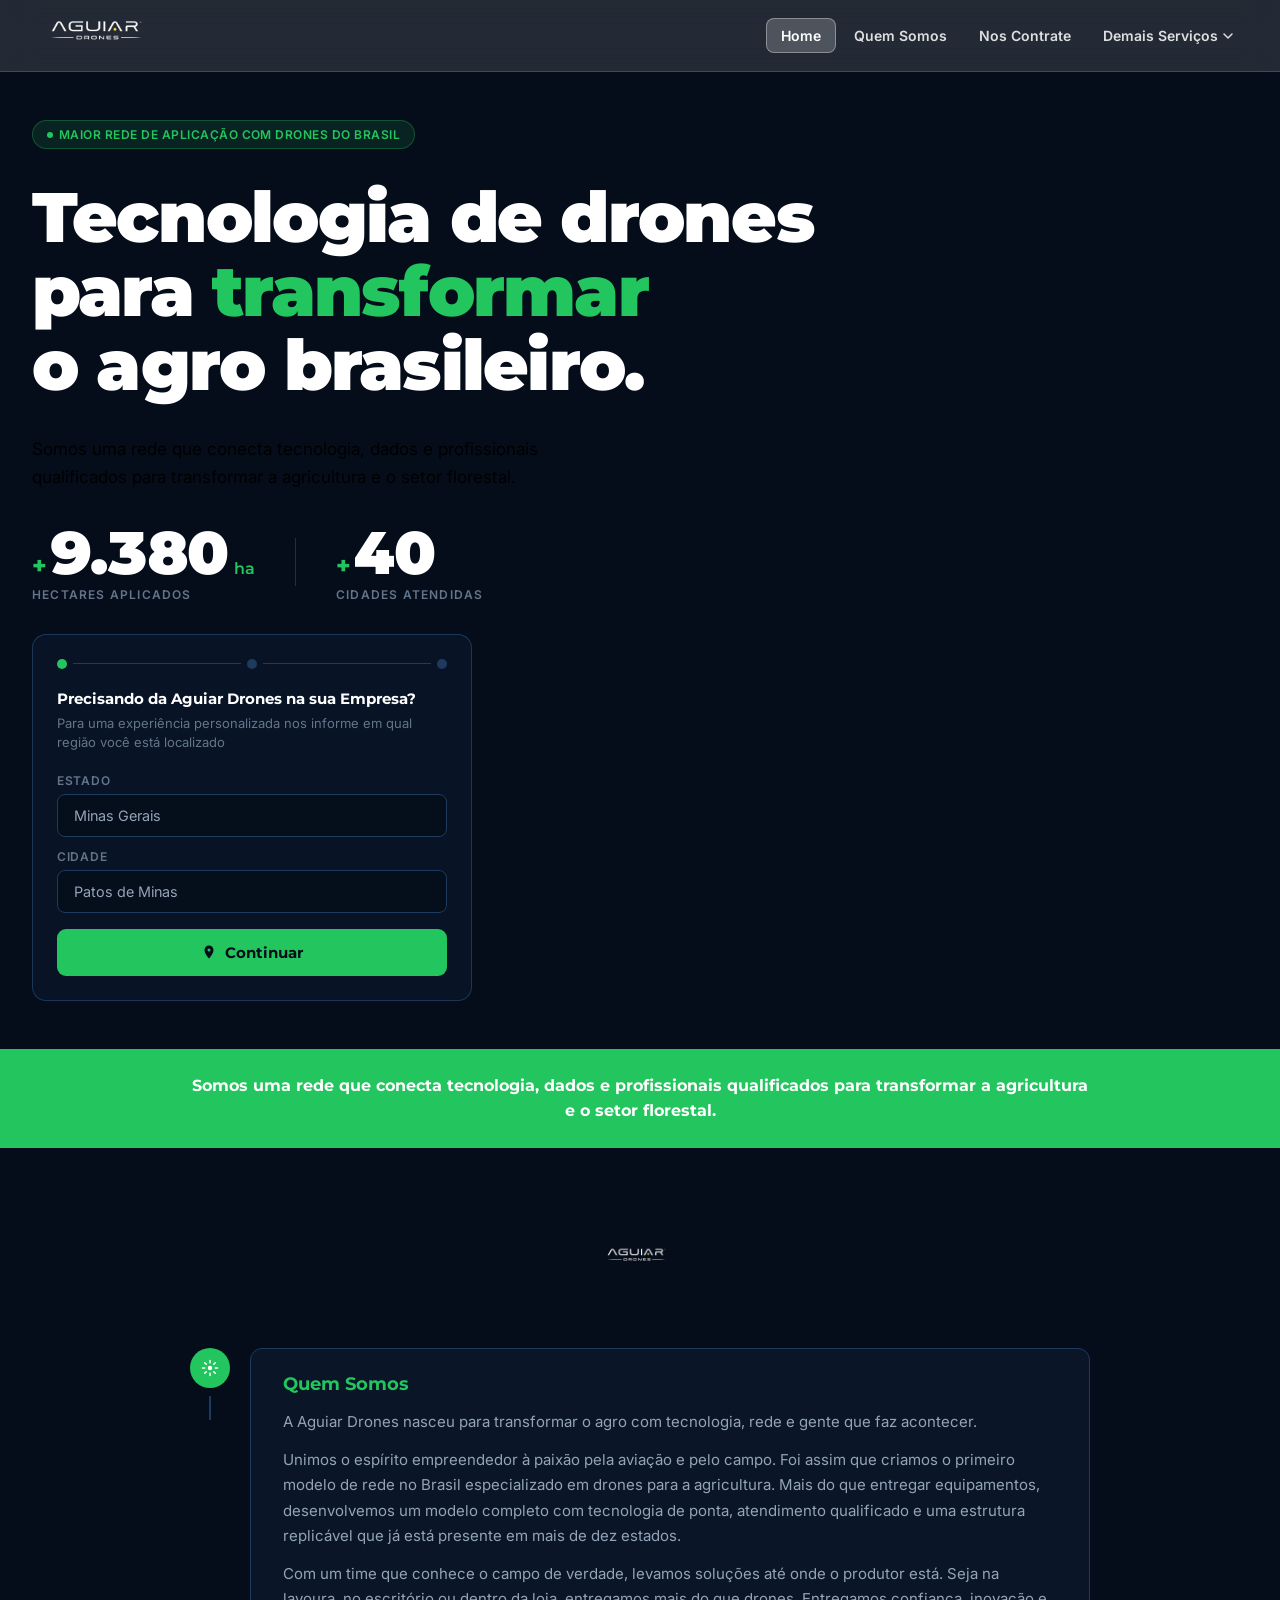
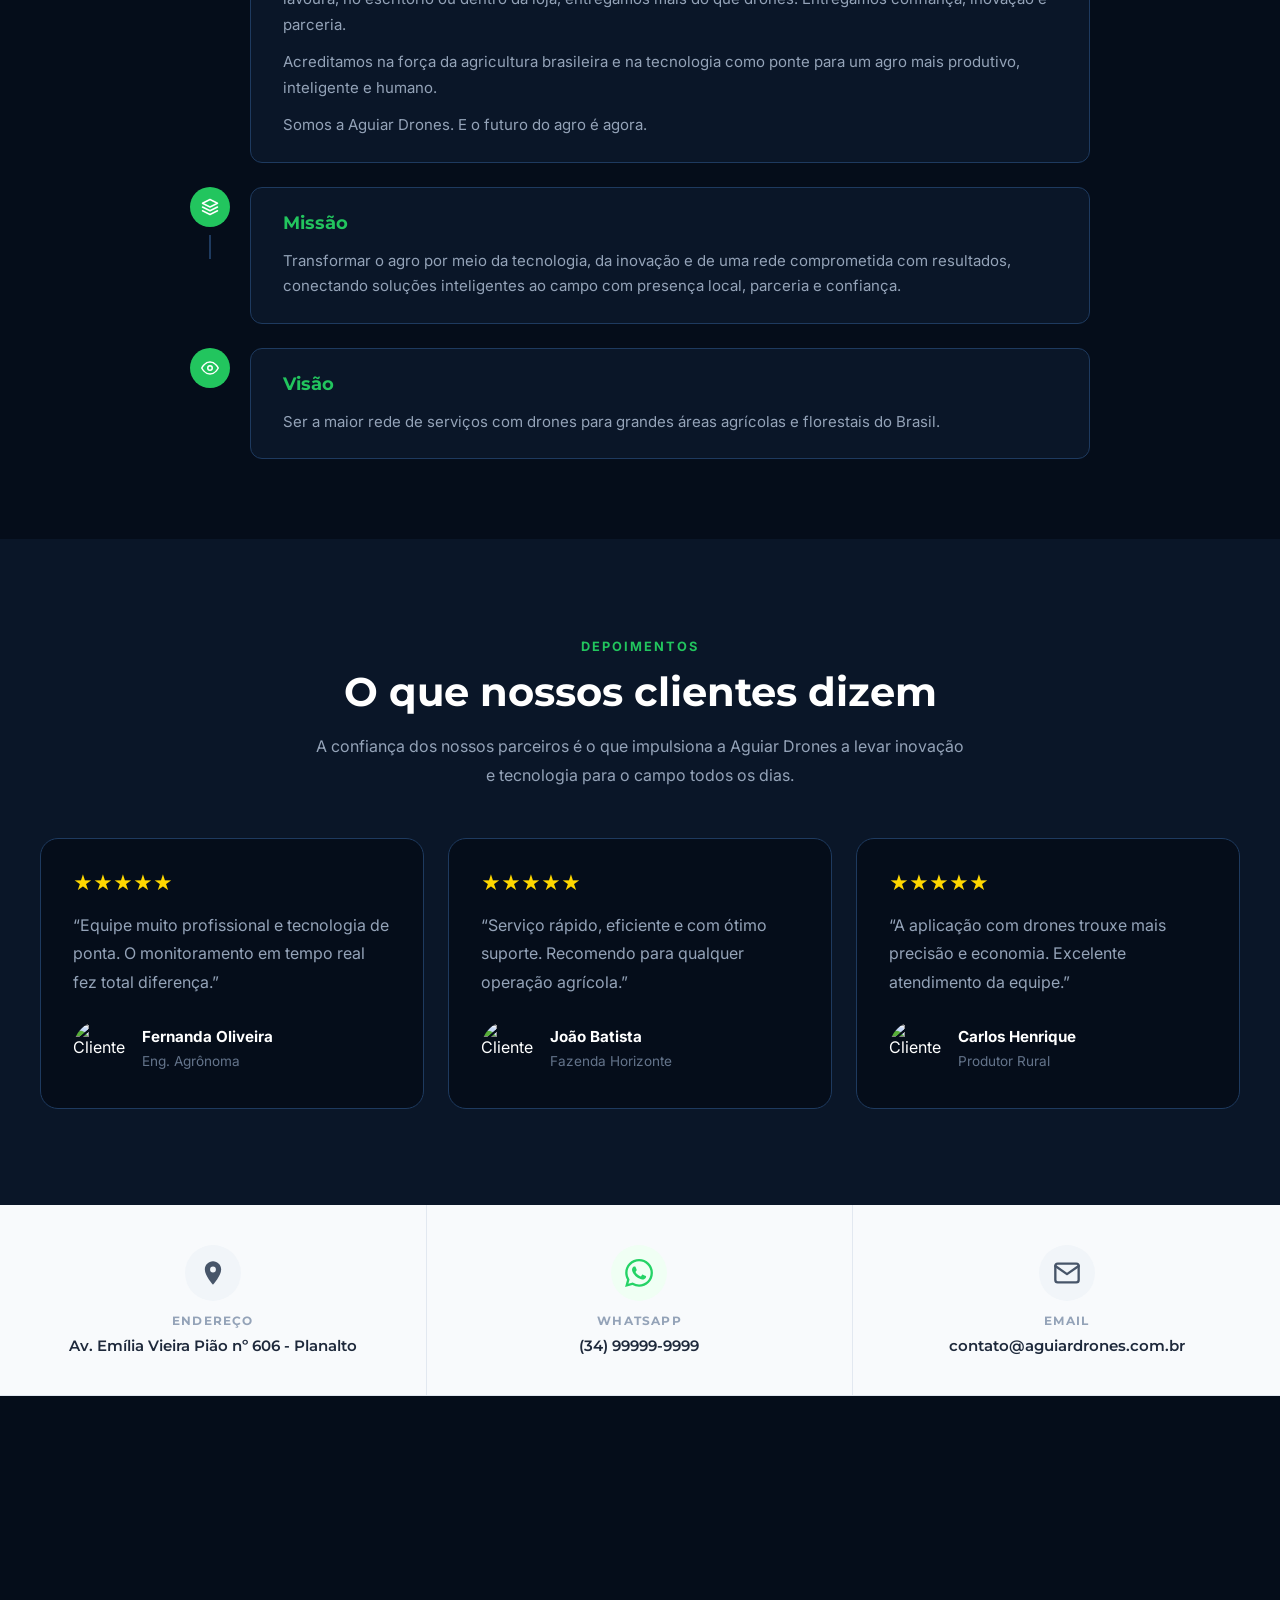
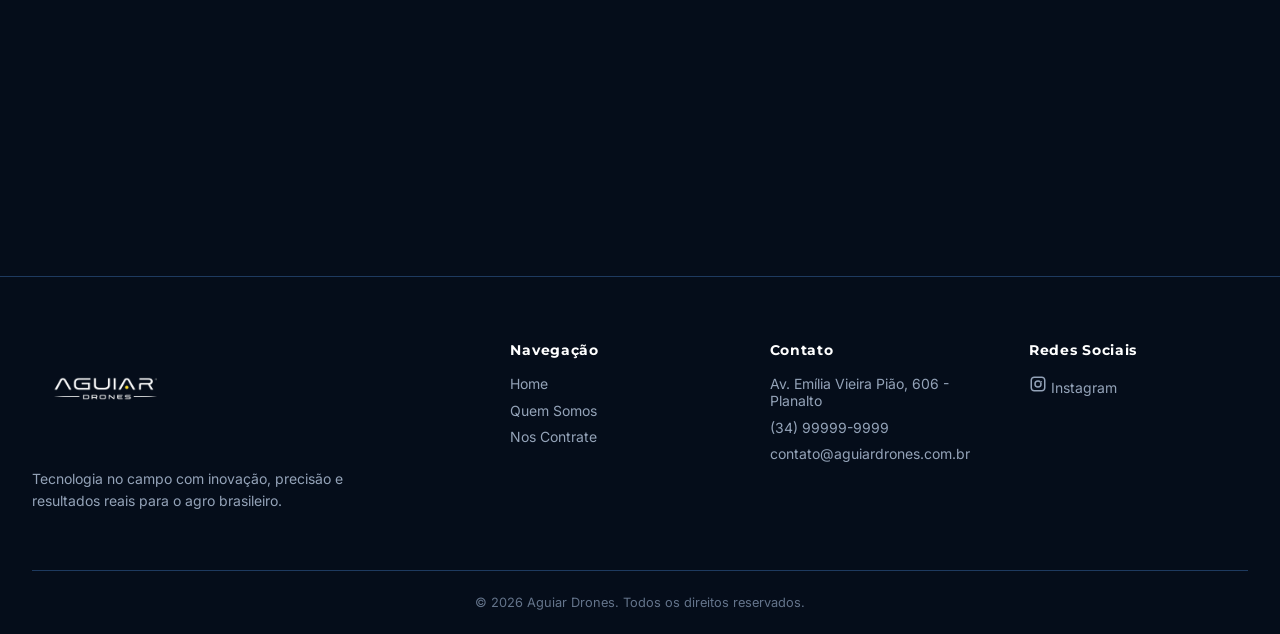
==== commit d3ff1af5: "Review 01/06" ====
--- a/index.html
+++ b/index.html
@@ -385,15 +385,12 @@
     <footer class="footer">
   <div class="footer__inner">
 
-    <!-- LOGO -->
     <div class="footer__col footer__logo">
       <img src="Site drone/img/img/logo_1.png" alt="Aguiar Drones">
       <p>
         Tecnologia no campo com inovação, precisão e resultados reais para o agro brasileiro.
       </p>
     </div>
-
-    <!-- LINKS -->
     <div class="footer__col">
       <h4>Navegação</h4>
       <a href="index.html">Home</a>
@@ -401,7 +398,6 @@
       <a href="nos-contrate.html">Nos Contrate</a>
     </div>
 
-    <!-- CONTATO -->
     <div class="footer__col">
       <h4>Contato</h4>
       <p>Av. Emília Vieira Pião, 606 - Planalto</p>
@@ -409,7 +405,6 @@
       <p>contato@aguiardrones.com.br</p>
     </div>
 
-    <!-- REDES SOCIAIS -->
     <div class="footer__col">
       <h4>Redes Sociais</h4>
 
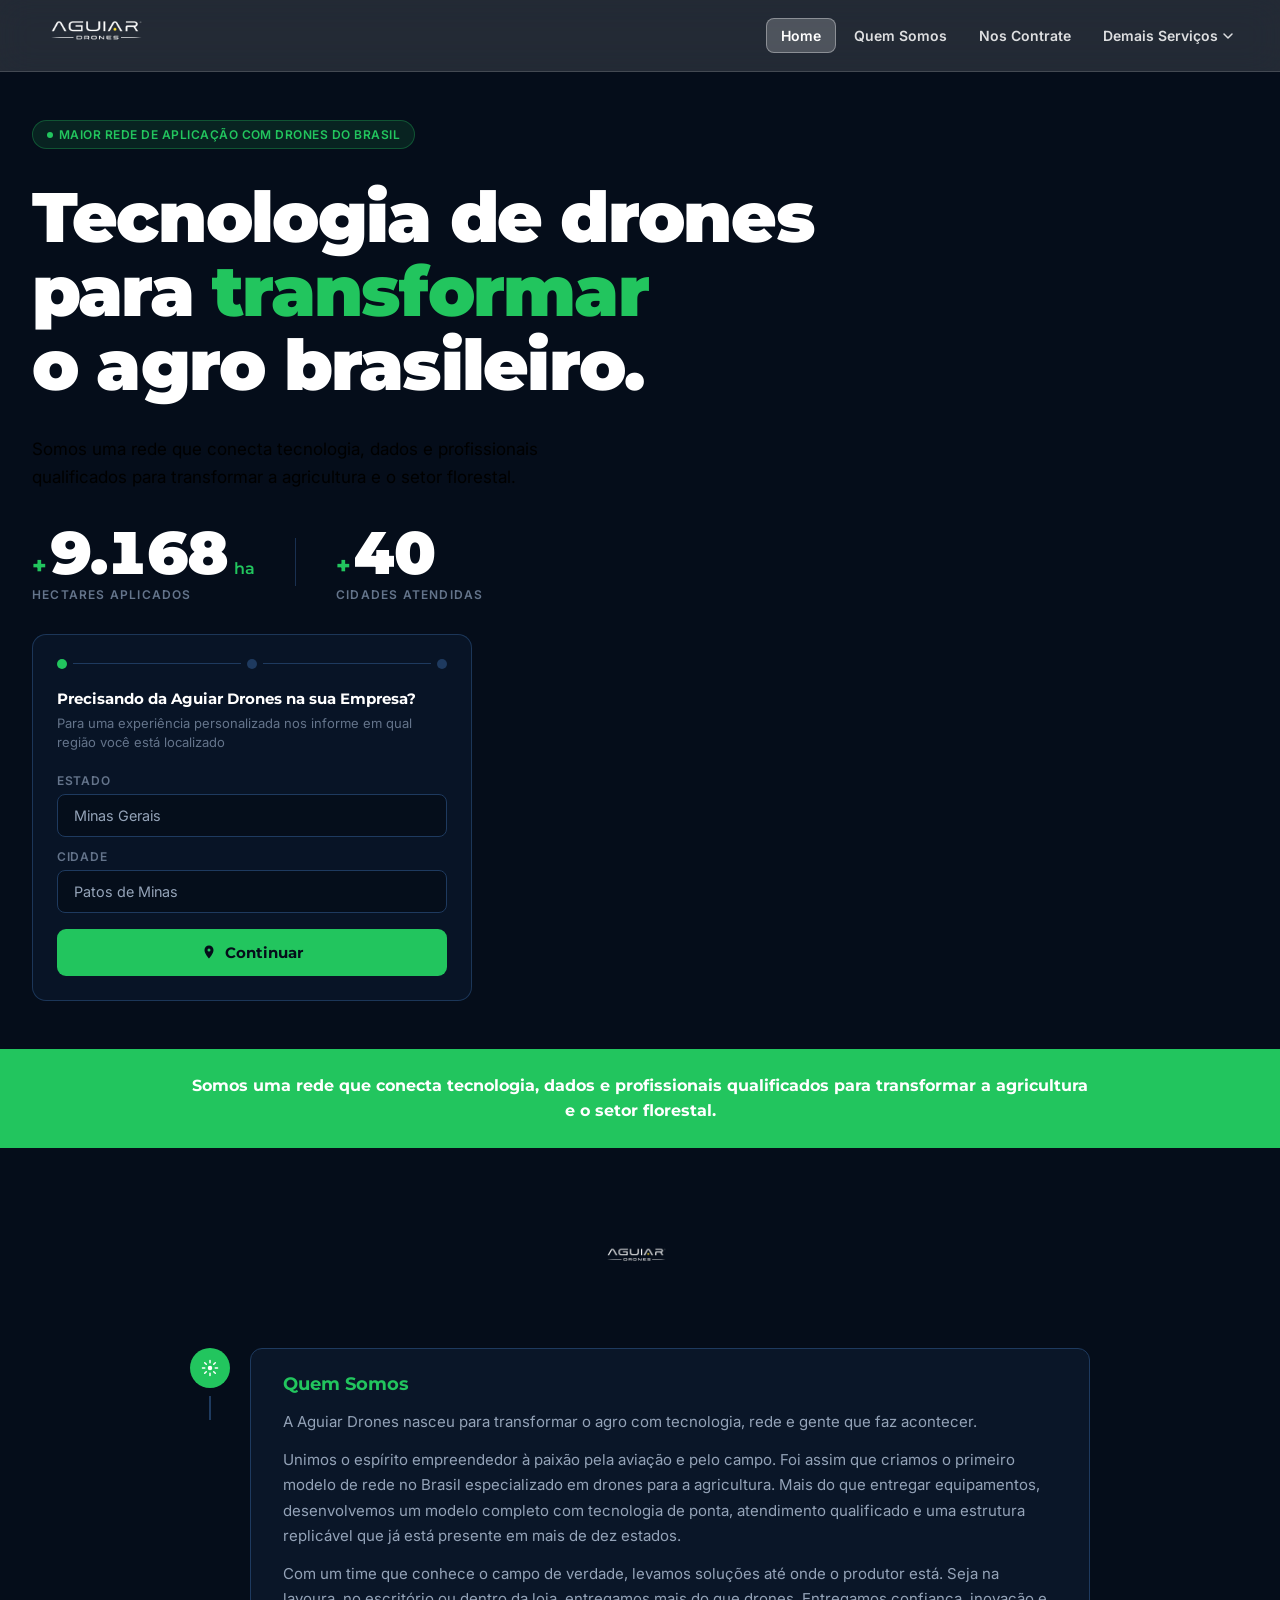
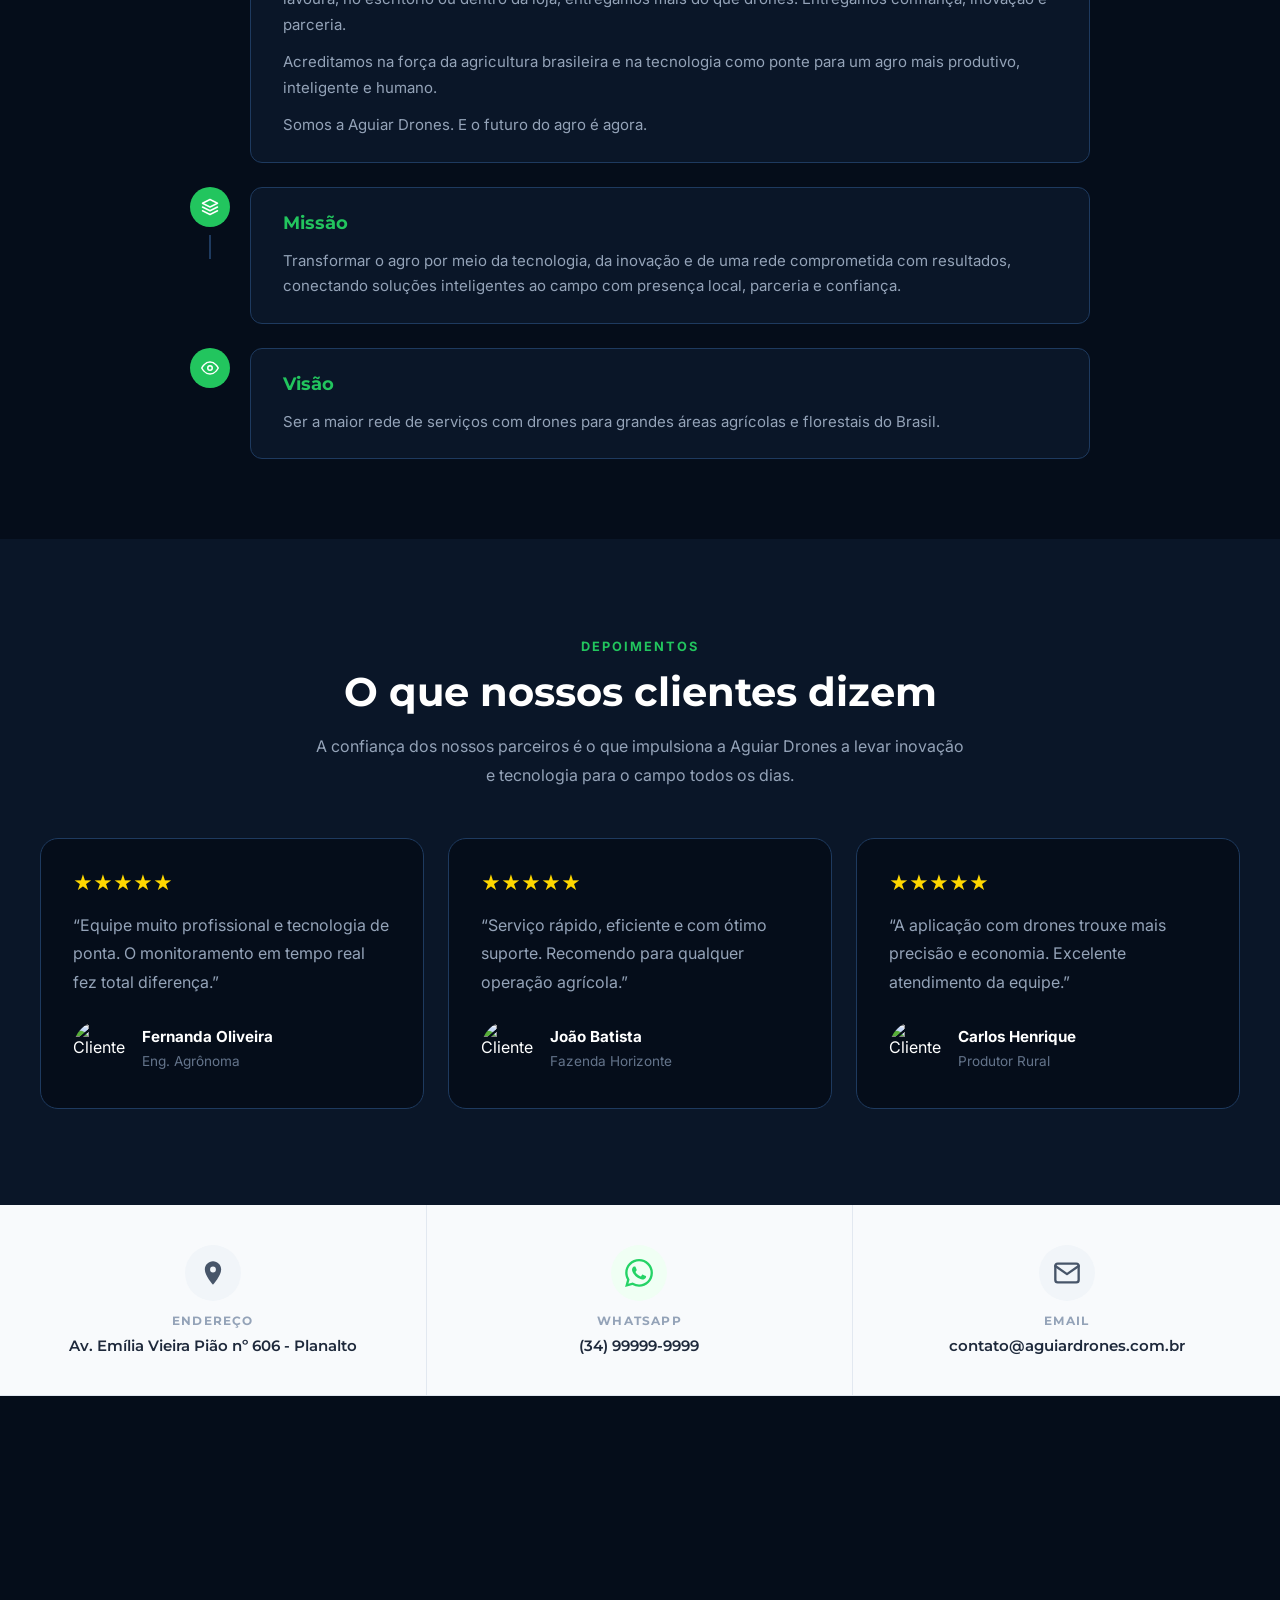
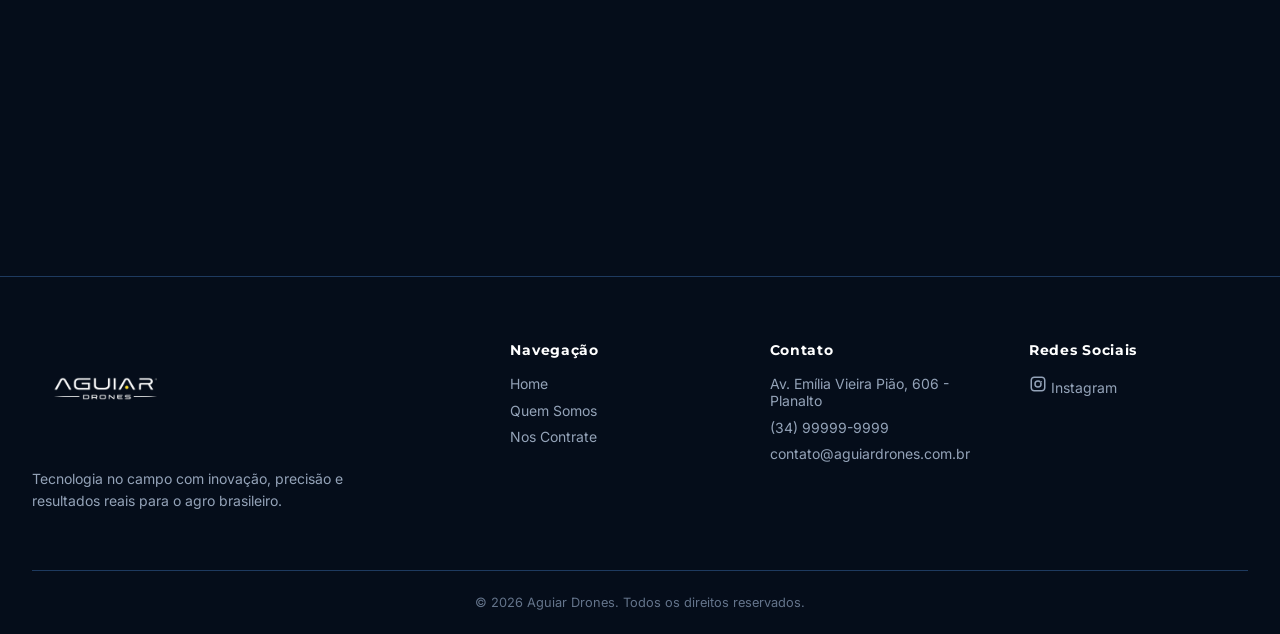
==== commit 84e4ef85: "alteraçao" ====
--- a/index.html
+++ b/index.html
@@ -37,7 +37,7 @@
 </nav>
 
 <section class="hero" id="hero">
-  <video class="hero__video" src="hero-video.mp4" autoplay muted loop playsinline></video>
+  <video class="hero__video" src="hero-video.mp3" autoplay muted loop playsinline></video>
   <div class="hero__overlay"></div>
 
   <div class="hero__content">
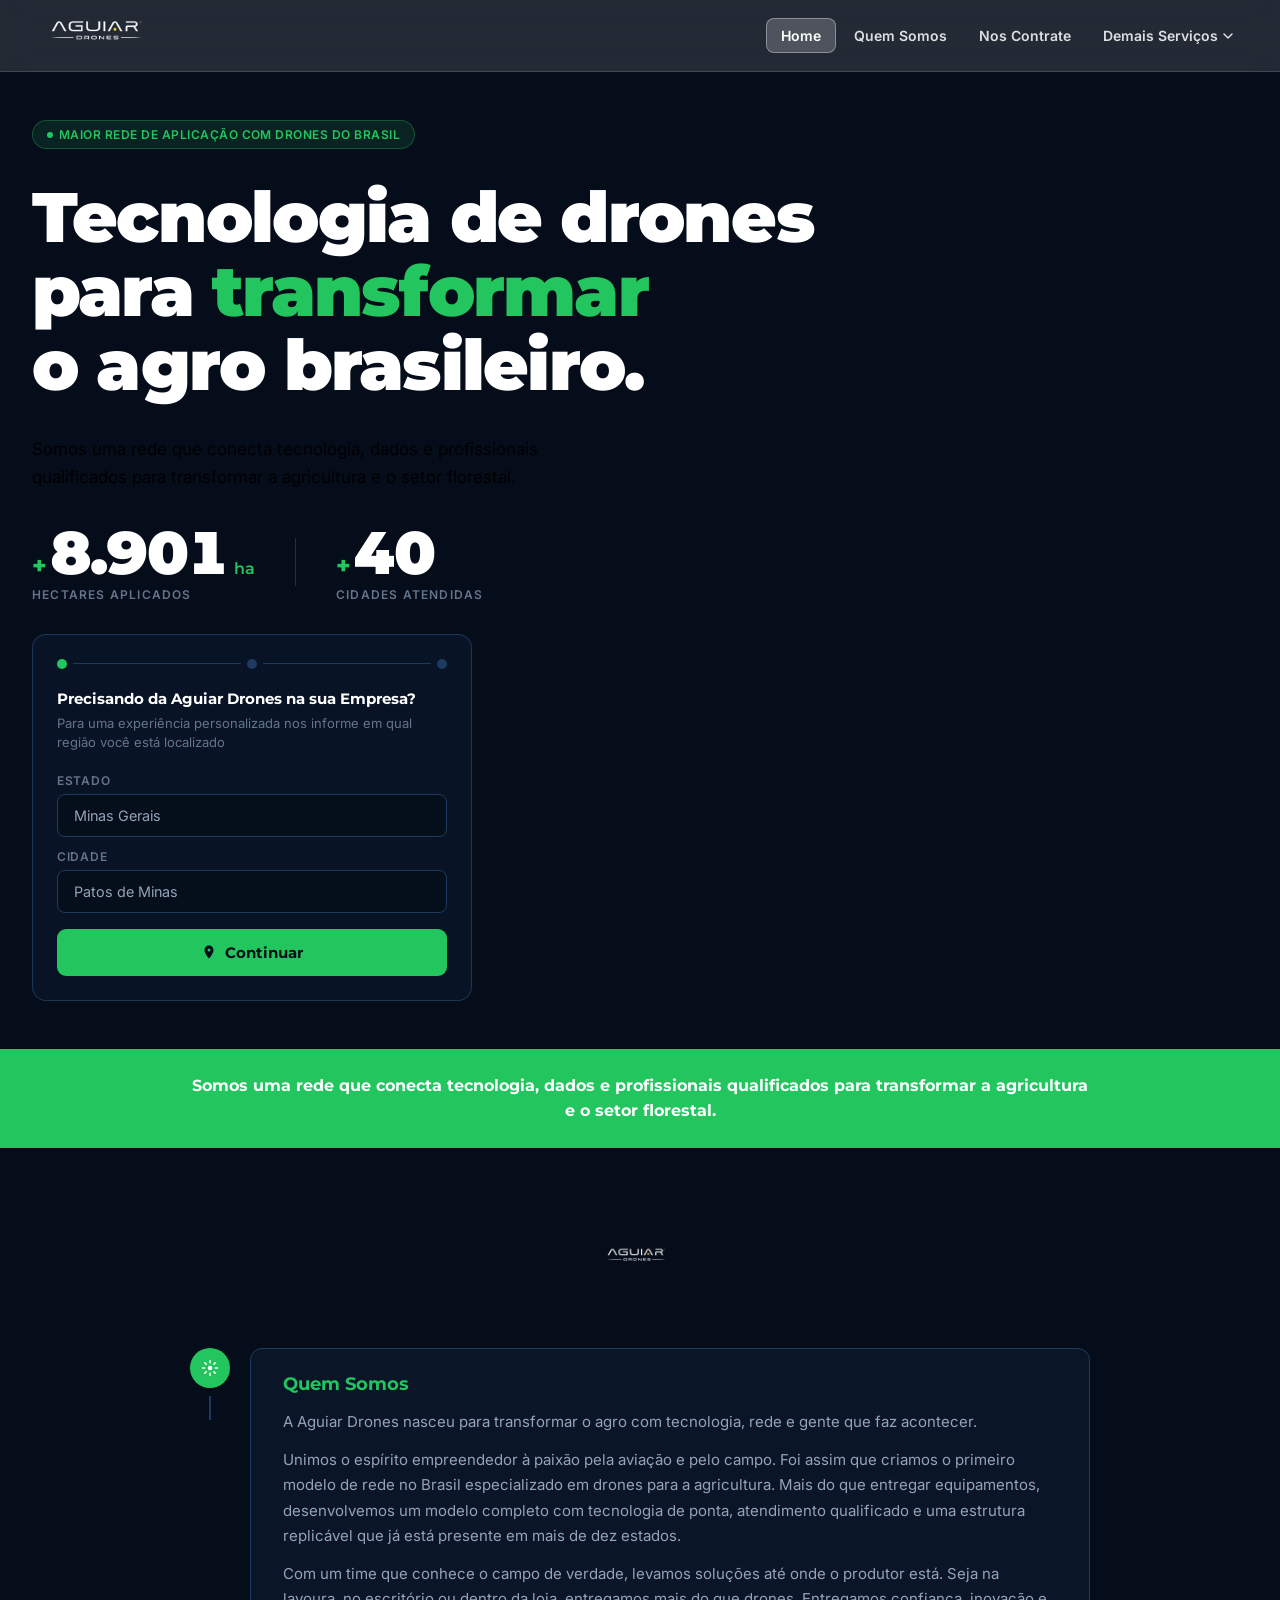
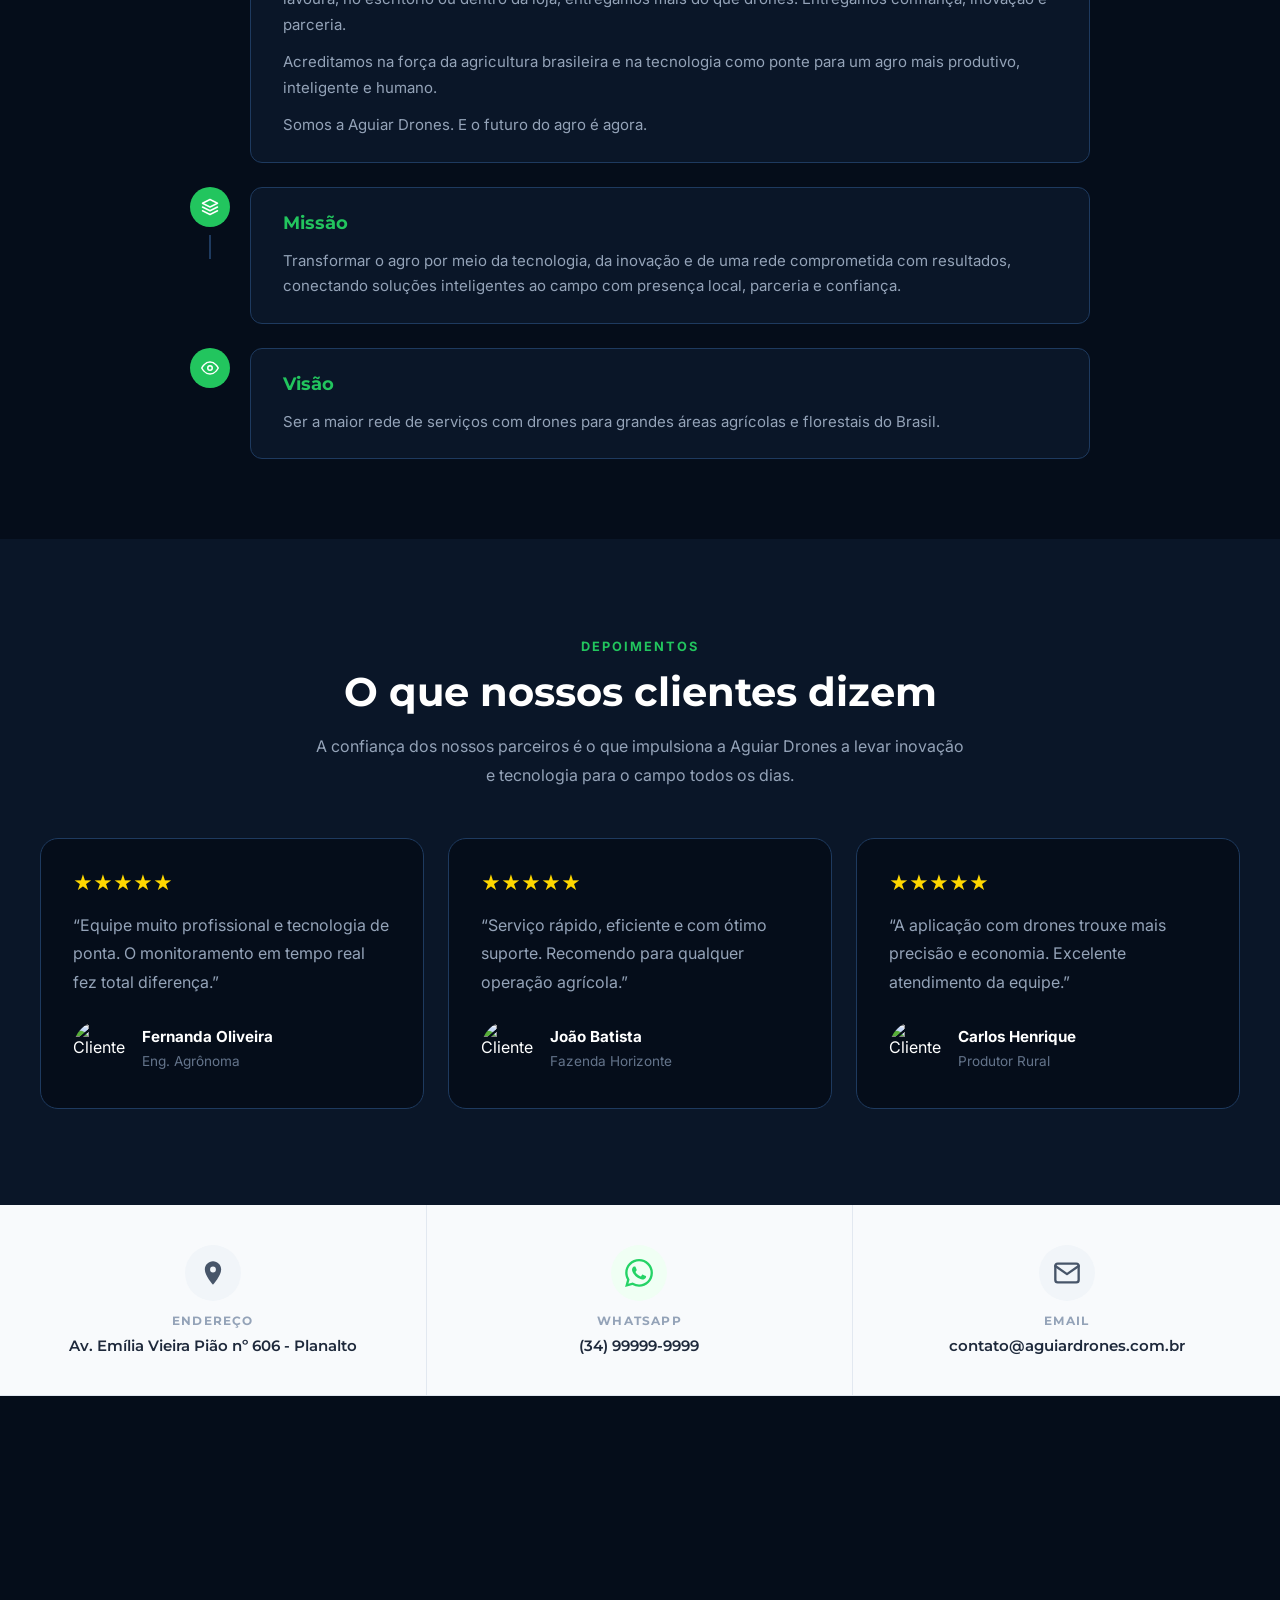
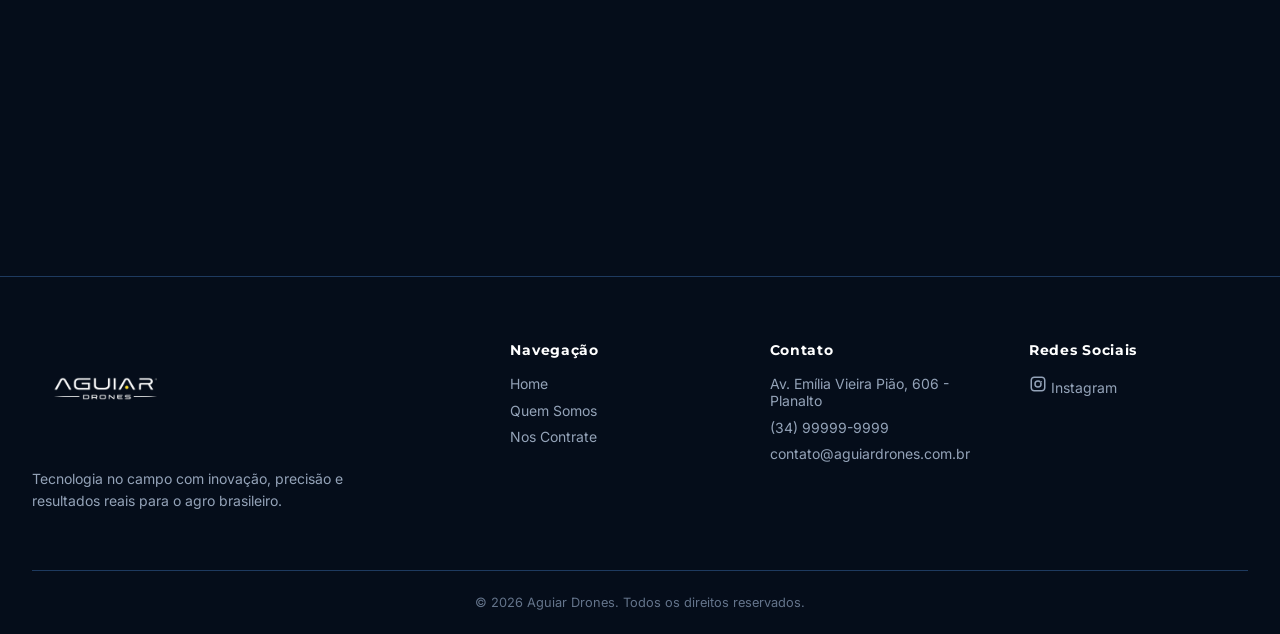
==== commit 7f1de4bf: "çlm" ====
--- a/index.html
+++ b/index.html
@@ -37,7 +37,7 @@
 </nav>
 
 <section class="hero" id="hero">
-  <video class="hero__video" src="hero-video.mp3" autoplay muted loop playsinline></video>
+  <video class="hero__video" src="" autoplay muted loop playsinline></video>
   <div class="hero__overlay"></div>
 
   <div class="hero__content">
